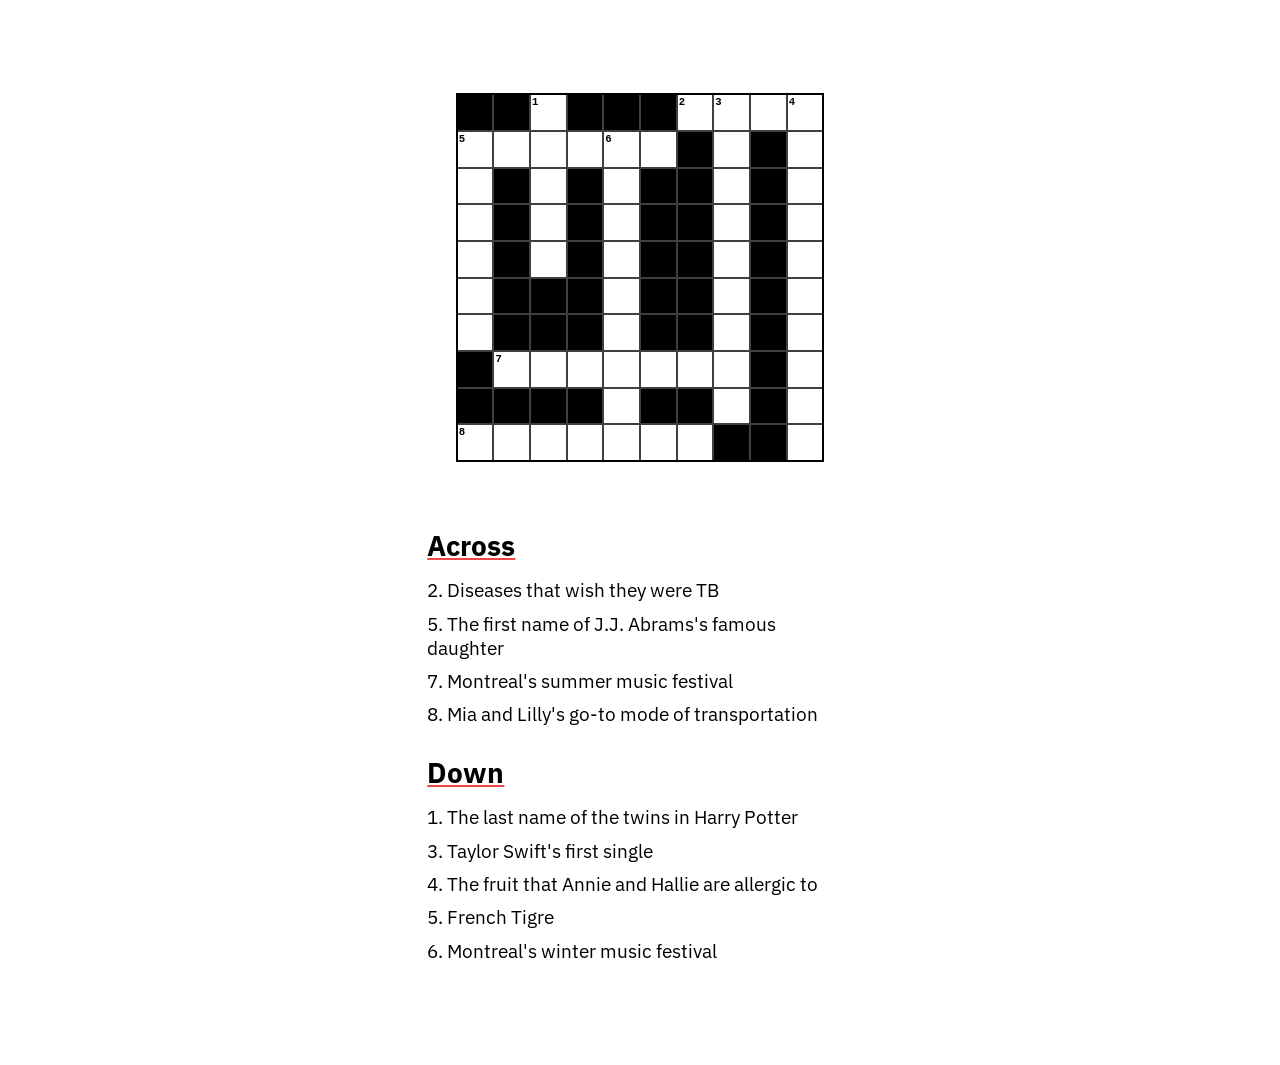
==== index.html @ 5f54a838 "initial commit" ====
<!DOCTYPE html>
<html lang="en">
<head>
    <meta charset="UTF-8">
    <meta name="viewport" content="width=device-width, initial-scale=1.0">
    <title>María's Crossword</title>
    <link rel="stylesheet" href="style.css">
    <script src="crossword.js"></script>
</head>
<body><table id="grid">
<tr>
<td class="black"></td><td class="black"></td><td class="todo"><div class="number">1</div><input type="text" id="2_0" name="p" required minlength="1" maxlength="1" class="letter"></input></td><td class="black"></td><td class="black"></td><td class="black"></td><td class="todo"><div class="number">2</div><input type="text" id="6_0" name="n" required minlength="1" maxlength="1" class="letter"></input></td><td class="todo"><div class="number">3</div><input type="text" id="7_0" name="t" required minlength="1" maxlength="1" class="letter"></input></td><td class="todo"><input type="text" id="8_0" name="d" required minlength="1" maxlength="1" class="letter"></input></td><td class="todo"><div class="number">4</div><input type="text" id="9_0" name="s" required minlength="1" maxlength="1" class="letter"></input></td></tr>
<tr>
<td class="todo"><div class="number">5</div><input type="text" id="0_1" name="g" required minlength="1" maxlength="1" class="letter"></input></td><td class="todo"><input type="text" id="1_1" name="r" required minlength="1" maxlength="1" class="letter"></input></td><td class="todo"><input type="text" id="2_1" name="a" required minlength="1" maxlength="1" class="letter"></input></td><td class="todo"><input type="text" id="3_1" name="c" required minlength="1" maxlength="1" class="letter"></input></td><td class="todo"><div class="number">6</div><input type="text" id="4_1" name="i" required minlength="1" maxlength="1" class="letter"></input></td><td class="todo"><input type="text" id="5_1" name="e" required minlength="1" maxlength="1" class="letter"></input></td><td class="black"></td><td class="todo"><input type="text" id="7_1" name="i" required minlength="1" maxlength="1" class="letter"></input></td><td class="black"></td><td class="todo"><input type="text" id="9_1" name="t" required minlength="1" maxlength="1" class="letter"></input></td></tr>
<tr>
<td class="todo"><input type="text" id="0_2" name="i" required minlength="1" maxlength="1" class="letter"></input></td><td class="black"></td><td class="todo"><input type="text" id="2_2" name="t" required minlength="1" maxlength="1" class="letter"></input></td><td class="black"></td><td class="todo"><input type="text" id="4_2" name="g" required minlength="1" maxlength="1" class="letter"></input></td><td class="black"></td><td class="black"></td><td class="todo"><input type="text" id="7_2" name="m" required minlength="1" maxlength="1" class="letter"></input></td><td class="black"></td><td class="todo"><input type="text" id="9_2" name="r" required minlength="1" maxlength="1" class="letter"></input></td></tr>
<tr>
<td class="todo"><input type="text" id="0_3" name="g" required minlength="1" maxlength="1" class="letter"></input></td><td class="black"></td><td class="todo"><input type="text" id="2_3" name="i" required minlength="1" maxlength="1" class="letter"></input></td><td class="black"></td><td class="todo"><input type="text" id="4_3" name="l" required minlength="1" maxlength="1" class="letter"></input></td><td class="black"></td><td class="black"></td><td class="todo"><input type="text" id="7_3" name="m" required minlength="1" maxlength="1" class="letter"></input></td><td class="black"></td><td class="todo"><input type="text" id="9_3" name="a" required minlength="1" maxlength="1" class="letter"></input></td></tr>
<tr>
<td class="todo"><input type="text" id="0_4" name="n" required minlength="1" maxlength="1" class="letter"></input></td><td class="black"></td><td class="todo"><input type="text" id="2_4" name="l" required minlength="1" maxlength="1" class="letter"></input></td><td class="black"></td><td class="todo"><input type="text" id="4_4" name="o" required minlength="1" maxlength="1" class="letter"></input></td><td class="black"></td><td class="black"></td><td class="todo"><input type="text" id="7_4" name="c" required minlength="1" maxlength="1" class="letter"></input></td><td class="black"></td><td class="todo"><input type="text" id="9_4" name="w" required minlength="1" maxlength="1" class="letter"></input></td></tr>
<tr>
<td class="todo"><input type="text" id="0_5" name="a" required minlength="1" maxlength="1" class="letter"></input></td><td class="black"></td><td class="black"></td><td class="black"></td><td class="todo"><input type="text" id="4_5" name="o" required minlength="1" maxlength="1" class="letter"></input></td><td class="black"></td><td class="black"></td><td class="todo"><input type="text" id="7_5" name="g" required minlength="1" maxlength="1" class="letter"></input></td><td class="black"></td><td class="todo"><input type="text" id="9_5" name="b" required minlength="1" maxlength="1" class="letter"></input></td></tr>
<tr>
<td class="todo"><input type="text" id="0_6" name="c" required minlength="1" maxlength="1" class="letter"></input></td><td class="black"></td><td class="black"></td><td class="black"></td><td class="todo"><input type="text" id="4_6" name="f" required minlength="1" maxlength="1" class="letter"></input></td><td class="black"></td><td class="black"></td><td class="todo"><input type="text" id="7_6" name="r" required minlength="1" maxlength="1" class="letter"></input></td><td class="black"></td><td class="todo"><input type="text" id="9_6" name="e" required minlength="1" maxlength="1" class="letter"></input></td></tr>
<tr>
<td class="black"></td><td class="todo"><div class="number">7</div><input type="text" id="1_7" name="o" required minlength="1" maxlength="1" class="letter"></input></td><td class="todo"><input type="text" id="2_7" name="s" required minlength="1" maxlength="1" class="letter"></input></td><td class="todo"><input type="text" id="3_7" name="h" required minlength="1" maxlength="1" class="letter"></input></td><td class="todo"><input type="text" id="4_7" name="e" required minlength="1" maxlength="1" class="letter"></input></td><td class="todo"><input type="text" id="5_7" name="a" required minlength="1" maxlength="1" class="letter"></input></td><td class="todo"><input type="text" id="6_7" name="g" required minlength="1" maxlength="1" class="letter"></input></td><td class="todo"><input type="text" id="7_7" name="a" required minlength="1" maxlength="1" class="letter"></input></td><td class="black"></td><td class="todo"><input type="text" id="9_7" name="r" required minlength="1" maxlength="1" class="letter"></input></td></tr>
<tr>
<td class="black"></td><td class="black"></td><td class="black"></td><td class="black"></td><td class="todo"><input type="text" id="4_8" name="s" required minlength="1" maxlength="1" class="letter"></input></td><td class="black"></td><td class="black"></td><td class="todo"><input type="text" id="7_8" name="w" required minlength="1" maxlength="1" class="letter"></input></td><td class="black"></td><td class="todo"><input type="text" id="9_8" name="r" required minlength="1" maxlength="1" class="letter"></input></td></tr>
<tr>
<td class="todo"><div class="number">8</div><input type="text" id="0_9" name="s" required minlength="1" maxlength="1" class="letter"></input></td><td class="todo"><input type="text" id="1_9" name="c" required minlength="1" maxlength="1" class="letter"></input></td><td class="todo"><input type="text" id="2_9" name="o" required minlength="1" maxlength="1" class="letter"></input></td><td class="todo"><input type="text" id="3_9" name="o" required minlength="1" maxlength="1" class="letter"></input></td><td class="todo"><input type="text" id="4_9" name="t" required minlength="1" maxlength="1" class="letter"></input></td><td class="todo"><input type="text" id="5_9" name="e" required minlength="1" maxlength="1" class="letter"></input></td><td class="todo"><input type="text" id="6_9" name="r" required minlength="1" maxlength="1" class="letter"></input></td><td class="black"></td><td class="black"></td><td class="todo"><input type="text" id="9_9" name="y" required minlength="1" maxlength="1" class="letter"></input></td></tr>
</table>
<div id="clues">
<h2>Across</h2>
<ul>
<li>2. Diseases that wish they were TB</li>
<li>5. The first name of J.J. Abrams's famous daughter</li>
<li>7. Montreal's summer music festival</li>
<li>8. Mia and Lilly's go-to mode of transportation</li>
</ul>
<h2>Down</h2>
<ul>
<li>1. The last name of the twins in Harry Potter</li>
<li>3. Taylor Swift's first single</li>
<li>4. The fruit that Annie and Hallie are allergic to</li>
<li>5. French Tigre</li>
<li>6. Montreal's winter music festival</li>
</ul>
</div>
</body>
</html>
---- style.css ----
@import url('https://fonts.googleapis.com/css2?family=IBM+Plex+Sans:wght@400;700&family=IBM+Plex+Sans+Mono:wght@400;700&display=swap');

:root {
    --outline: #404040;
    --empty: #ffffff;
    --blocked: #000000;
    --selected: #F04646;

}

body {
    font-family: 'IBM Plex Sans', sans-serif;
    max-width: 500px;
    margin: 0 auto;
    padding-bottom: 5em;
    padding-top: 5em;
    font-size: 14pt;
}

#grid {
    border-collapse: collapse;
    margin: auto;
    table-layout: fixed;
    outline: 2px solid var(--blocked);
    outline-offset: -2px;
}

#grid td {
    width: 1.75em;
    height: 1.75em;
    border: 2px solid var(--outline);
    text-align: center;
    vertical-align: middle;
    font-weight: bold;
    font-family: 'IBM Plex Sans Mono', monospace;
}

#grid td input {
    width: 1.75em;
    height: 1.75em;
    border: none;
    text-align: center;
    vertical-align: middle;
    font-weight: bold;
    font-family: 'IBM Plex Sans Mono', monospace;
    font-size: 14pt;
    background-color: transparent;
    outline: none;
    padding: 0;
    margin: 0;
    box-sizing: border-box;
}

#grid td input:focus {
    background-color: var(--selected); 
}

#grid td.black {
    background-color: var(--blocked);
}

#grid td.todo {
    background-color: var(--empty);
}

#grid .number {
    position: absolute;
    margin-left: 0pt;
    margin-top: 0pt;
    font-size: 8pt;
}

#clues {
    margin: auto;
    padding-left: 2em;
    padding-right: 2em;
    padding-top: 2em;
}

#clues ul {
    list-style-type: none;
    padding: 0;
    margin: 0;
}

#clues ul li {
    margin-bottom: 0.5em;
}

h2 {
    text-align: left;
    margin: 0;
    margin-bottom: 0.5em;
    margin-top: 1em;
    text-decoration: underline;
    text-decoration-color: var(--selected);
}

h1 {
    text-align: center;
    outline: 2px solid var(--selected);
    font-size: 24pt;
}
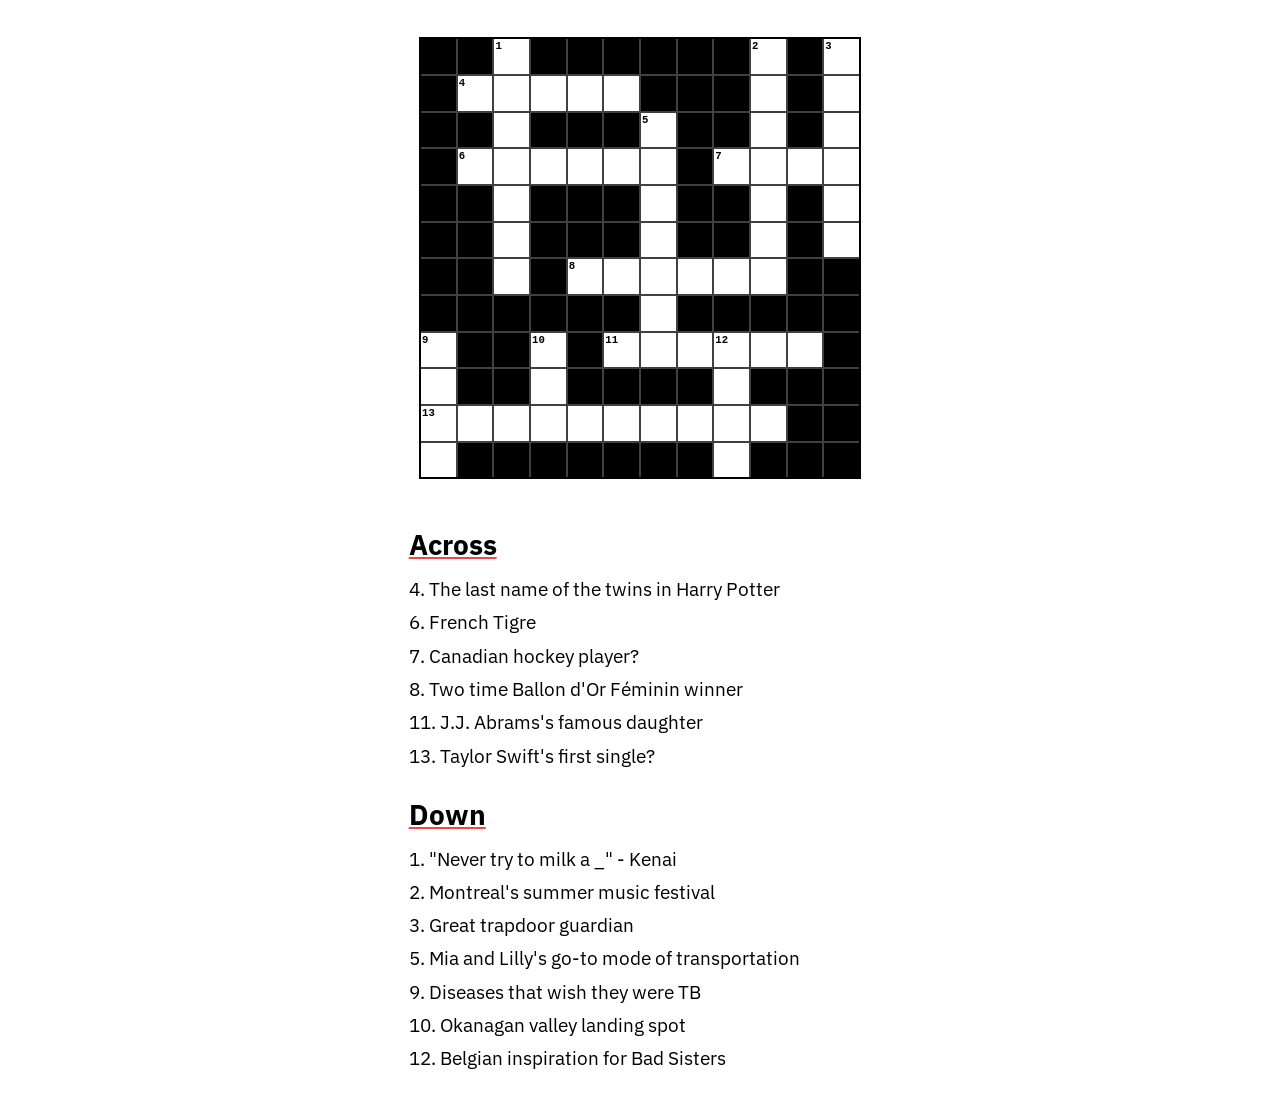
==== commit d7e8c6ce: "first attempt" ====
--- a/index.html
+++ b/index.html
@@ -9,41 +9,49 @@
 </head>
 <body><table id="grid">
 <tr>
-<td class="black"></td><td class="black"></td><td class="todo"><div class="number">1</div><input type="text" id="2_0" name="p" required minlength="1" maxlength="1" class="letter"></input></td><td class="black"></td><td class="black"></td><td class="black"></td><td class="todo"><div class="number">2</div><input type="text" id="6_0" name="n" required minlength="1" maxlength="1" class="letter"></input></td><td class="todo"><div class="number">3</div><input type="text" id="7_0" name="t" required minlength="1" maxlength="1" class="letter"></input></td><td class="todo"><input type="text" id="8_0" name="d" required minlength="1" maxlength="1" class="letter"></input></td><td class="todo"><div class="number">4</div><input type="text" id="9_0" name="s" required minlength="1" maxlength="1" class="letter"></input></td></tr>
+<td class="black"></td><td class="black"></td><td class="todo"><div class="number">1</div><input type="text" id="2_0" name="c" required minlength="1" maxlength="1" class="letter"></input></td><td class="black"></td><td class="black"></td><td class="black"></td><td class="black"></td><td class="black"></td><td class="black"></td><td class="todo"><div class="number">2</div><input type="text" id="9_0" name="o" required minlength="1" maxlength="1" class="letter"></input></td><td class="black"></td><td class="todo"><div class="number">3</div><input type="text" id="11_0" name="f" required minlength="1" maxlength="1" class="letter"></input></td></tr>
 <tr>
-<td class="todo"><div class="number">5</div><input type="text" id="0_1" name="g" required minlength="1" maxlength="1" class="letter"></input></td><td class="todo"><input type="text" id="1_1" name="r" required minlength="1" maxlength="1" class="letter"></input></td><td class="todo"><input type="text" id="2_1" name="a" required minlength="1" maxlength="1" class="letter"></input></td><td class="todo"><input type="text" id="3_1" name="c" required minlength="1" maxlength="1" class="letter"></input></td><td class="todo"><div class="number">6</div><input type="text" id="4_1" name="i" required minlength="1" maxlength="1" class="letter"></input></td><td class="todo"><input type="text" id="5_1" name="e" required minlength="1" maxlength="1" class="letter"></input></td><td class="black"></td><td class="todo"><input type="text" id="7_1" name="i" required minlength="1" maxlength="1" class="letter"></input></td><td class="black"></td><td class="todo"><input type="text" id="9_1" name="t" required minlength="1" maxlength="1" class="letter"></input></td></tr>
+<td class="black"></td><td class="todo"><div class="number">4</div><input type="text" id="1_1" name="p" required minlength="1" maxlength="1" class="letter"></input></td><td class="todo"><input type="text" id="2_1" name="a" required minlength="1" maxlength="1" class="letter"></input></td><td class="todo"><input type="text" id="3_1" name="t" required minlength="1" maxlength="1" class="letter"></input></td><td class="todo"><input type="text" id="4_1" name="i" required minlength="1" maxlength="1" class="letter"></input></td><td class="todo"><input type="text" id="5_1" name="l" required minlength="1" maxlength="1" class="letter"></input></td><td class="black"></td><td class="black"></td><td class="black"></td><td class="todo"><input type="text" id="9_1" name="s" required minlength="1" maxlength="1" class="letter"></input></td><td class="black"></td><td class="todo"><input type="text" id="11_1" name="l" required minlength="1" maxlength="1" class="letter"></input></td></tr>
 <tr>
-<td class="todo"><input type="text" id="0_2" name="i" required minlength="1" maxlength="1" class="letter"></input></td><td class="black"></td><td class="todo"><input type="text" id="2_2" name="t" required minlength="1" maxlength="1" class="letter"></input></td><td class="black"></td><td class="todo"><input type="text" id="4_2" name="g" required minlength="1" maxlength="1" class="letter"></input></td><td class="black"></td><td class="black"></td><td class="todo"><input type="text" id="7_2" name="m" required minlength="1" maxlength="1" class="letter"></input></td><td class="black"></td><td class="todo"><input type="text" id="9_2" name="r" required minlength="1" maxlength="1" class="letter"></input></td></tr>
+<td class="black"></td><td class="black"></td><td class="todo"><input type="text" id="2_2" name="r" required minlength="1" maxlength="1" class="letter"></input></td><td class="black"></td><td class="black"></td><td class="black"></td><td class="todo"><div class="number">5</div><input type="text" id="6_2" name="s" required minlength="1" maxlength="1" class="letter"></input></td><td class="black"></td><td class="black"></td><td class="todo"><input type="text" id="9_2" name="h" required minlength="1" maxlength="1" class="letter"></input></td><td class="black"></td><td class="todo"><input type="text" id="11_2" name="u" required minlength="1" maxlength="1" class="letter"></input></td></tr>
 <tr>
-<td class="todo"><input type="text" id="0_3" name="g" required minlength="1" maxlength="1" class="letter"></input></td><td class="black"></td><td class="todo"><input type="text" id="2_3" name="i" required minlength="1" maxlength="1" class="letter"></input></td><td class="black"></td><td class="todo"><input type="text" id="4_3" name="l" required minlength="1" maxlength="1" class="letter"></input></td><td class="black"></td><td class="black"></td><td class="todo"><input type="text" id="7_3" name="m" required minlength="1" maxlength="1" class="letter"></input></td><td class="black"></td><td class="todo"><input type="text" id="9_3" name="a" required minlength="1" maxlength="1" class="letter"></input></td></tr>
+<td class="black"></td><td class="todo"><div class="number">6</div><input type="text" id="1_3" name="g" required minlength="1" maxlength="1" class="letter"></input></td><td class="todo"><input type="text" id="2_3" name="i" required minlength="1" maxlength="1" class="letter"></input></td><td class="todo"><input type="text" id="3_3" name="g" required minlength="1" maxlength="1" class="letter"></input></td><td class="todo"><input type="text" id="4_3" name="n" required minlength="1" maxlength="1" class="letter"></input></td><td class="todo"><input type="text" id="5_3" name="a" required minlength="1" maxlength="1" class="letter"></input></td><td class="todo"><input type="text" id="6_3" name="c" required minlength="1" maxlength="1" class="letter"></input></td><td class="black"></td><td class="todo"><div class="number">7</div><input type="text" id="8_3" name="l" required minlength="1" maxlength="1" class="letter"></input></td><td class="todo"><input type="text" id="9_3" name="e" required minlength="1" maxlength="1" class="letter"></input></td><td class="todo"><input type="text" id="10_3" name="i" required minlength="1" maxlength="1" class="letter"></input></td><td class="todo"><input type="text" id="11_3" name="f" required minlength="1" maxlength="1" class="letter"></input></td></tr>
 <tr>
-<td class="todo"><input type="text" id="0_4" name="n" required minlength="1" maxlength="1" class="letter"></input></td><td class="black"></td><td class="todo"><input type="text" id="2_4" name="l" required minlength="1" maxlength="1" class="letter"></input></td><td class="black"></td><td class="todo"><input type="text" id="4_4" name="o" required minlength="1" maxlength="1" class="letter"></input></td><td class="black"></td><td class="black"></td><td class="todo"><input type="text" id="7_4" name="c" required minlength="1" maxlength="1" class="letter"></input></td><td class="black"></td><td class="todo"><input type="text" id="9_4" name="w" required minlength="1" maxlength="1" class="letter"></input></td></tr>
+<td class="black"></td><td class="black"></td><td class="todo"><input type="text" id="2_4" name="b" required minlength="1" maxlength="1" class="letter"></input></td><td class="black"></td><td class="black"></td><td class="black"></td><td class="todo"><input type="text" id="6_4" name="o" required minlength="1" maxlength="1" class="letter"></input></td><td class="black"></td><td class="black"></td><td class="todo"><input type="text" id="9_4" name="a" required minlength="1" maxlength="1" class="letter"></input></td><td class="black"></td><td class="todo"><input type="text" id="11_4" name="f" required minlength="1" maxlength="1" class="letter"></input></td></tr>
 <tr>
-<td class="todo"><input type="text" id="0_5" name="a" required minlength="1" maxlength="1" class="letter"></input></td><td class="black"></td><td class="black"></td><td class="black"></td><td class="todo"><input type="text" id="4_5" name="o" required minlength="1" maxlength="1" class="letter"></input></td><td class="black"></td><td class="black"></td><td class="todo"><input type="text" id="7_5" name="g" required minlength="1" maxlength="1" class="letter"></input></td><td class="black"></td><td class="todo"><input type="text" id="9_5" name="b" required minlength="1" maxlength="1" class="letter"></input></td></tr>
+<td class="black"></td><td class="black"></td><td class="todo"><input type="text" id="2_5" name="o" required minlength="1" maxlength="1" class="letter"></input></td><td class="black"></td><td class="black"></td><td class="black"></td><td class="todo"><input type="text" id="6_5" name="o" required minlength="1" maxlength="1" class="letter"></input></td><td class="black"></td><td class="black"></td><td class="todo"><input type="text" id="9_5" name="g" required minlength="1" maxlength="1" class="letter"></input></td><td class="black"></td><td class="todo"><input type="text" id="11_5" name="y" required minlength="1" maxlength="1" class="letter"></input></td></tr>
 <tr>
-<td class="todo"><input type="text" id="0_6" name="c" required minlength="1" maxlength="1" class="letter"></input></td><td class="black"></td><td class="black"></td><td class="black"></td><td class="todo"><input type="text" id="4_6" name="f" required minlength="1" maxlength="1" class="letter"></input></td><td class="black"></td><td class="black"></td><td class="todo"><input type="text" id="7_6" name="r" required minlength="1" maxlength="1" class="letter"></input></td><td class="black"></td><td class="todo"><input type="text" id="9_6" name="e" required minlength="1" maxlength="1" class="letter"></input></td></tr>
+<td class="black"></td><td class="black"></td><td class="todo"><input type="text" id="2_6" name="u" required minlength="1" maxlength="1" class="letter"></input></td><td class="black"></td><td class="todo"><div class="number">8</div><input type="text" id="4_6" name="a" required minlength="1" maxlength="1" class="letter"></input></td><td class="todo"><input type="text" id="5_6" name="i" required minlength="1" maxlength="1" class="letter"></input></td><td class="todo"><input type="text" id="6_6" name="t" required minlength="1" maxlength="1" class="letter"></input></td><td class="todo"><input type="text" id="7_6" name="a" required minlength="1" maxlength="1" class="letter"></input></td><td class="todo"><input type="text" id="8_6" name="n" required minlength="1" maxlength="1" class="letter"></input></td><td class="todo"><input type="text" id="9_6" name="a" required minlength="1" maxlength="1" class="letter"></input></td><td class="black"></td><td class="black"></td></tr>
 <tr>
-<td class="black"></td><td class="todo"><div class="number">7</div><input type="text" id="1_7" name="o" required minlength="1" maxlength="1" class="letter"></input></td><td class="todo"><input type="text" id="2_7" name="s" required minlength="1" maxlength="1" class="letter"></input></td><td class="todo"><input type="text" id="3_7" name="h" required minlength="1" maxlength="1" class="letter"></input></td><td class="todo"><input type="text" id="4_7" name="e" required minlength="1" maxlength="1" class="letter"></input></td><td class="todo"><input type="text" id="5_7" name="a" required minlength="1" maxlength="1" class="letter"></input></td><td class="todo"><input type="text" id="6_7" name="g" required minlength="1" maxlength="1" class="letter"></input></td><td class="todo"><input type="text" id="7_7" name="a" required minlength="1" maxlength="1" class="letter"></input></td><td class="black"></td><td class="todo"><input type="text" id="9_7" name="r" required minlength="1" maxlength="1" class="letter"></input></td></tr>
+<td class="black"></td><td class="black"></td><td class="black"></td><td class="black"></td><td class="black"></td><td class="black"></td><td class="todo"><input type="text" id="6_7" name="e" required minlength="1" maxlength="1" class="letter"></input></td><td class="black"></td><td class="black"></td><td class="black"></td><td class="black"></td><td class="black"></td></tr>
 <tr>
-<td class="black"></td><td class="black"></td><td class="black"></td><td class="black"></td><td class="todo"><input type="text" id="4_8" name="s" required minlength="1" maxlength="1" class="letter"></input></td><td class="black"></td><td class="black"></td><td class="todo"><input type="text" id="7_8" name="w" required minlength="1" maxlength="1" class="letter"></input></td><td class="black"></td><td class="todo"><input type="text" id="9_8" name="r" required minlength="1" maxlength="1" class="letter"></input></td></tr>
+<td class="todo"><div class="number">9</div><input type="text" id="0_8" name="n" required minlength="1" maxlength="1" class="letter"></input></td><td class="black"></td><td class="black"></td><td class="todo"><div class="number">10</div><input type="text" id="3_8" name="y" required minlength="1" maxlength="1" class="letter"></input></td><td class="black"></td><td class="todo"><div class="number">11</div><input type="text" id="5_8" name="g" required minlength="1" maxlength="1" class="letter"></input></td><td class="todo"><input type="text" id="6_8" name="r" required minlength="1" maxlength="1" class="letter"></input></td><td class="todo"><input type="text" id="7_8" name="a" required minlength="1" maxlength="1" class="letter"></input></td><td class="todo"><div class="number">12</div><input type="text" id="8_8" name="c" required minlength="1" maxlength="1" class="letter"></input></td><td class="todo"><input type="text" id="9_8" name="i" required minlength="1" maxlength="1" class="letter"></input></td><td class="todo"><input type="text" id="10_8" name="e" required minlength="1" maxlength="1" class="letter"></input></td><td class="black"></td></tr>
 <tr>
-<td class="todo"><div class="number">8</div><input type="text" id="0_9" name="s" required minlength="1" maxlength="1" class="letter"></input></td><td class="todo"><input type="text" id="1_9" name="c" required minlength="1" maxlength="1" class="letter"></input></td><td class="todo"><input type="text" id="2_9" name="o" required minlength="1" maxlength="1" class="letter"></input></td><td class="todo"><input type="text" id="3_9" name="o" required minlength="1" maxlength="1" class="letter"></input></td><td class="todo"><input type="text" id="4_9" name="t" required minlength="1" maxlength="1" class="letter"></input></td><td class="todo"><input type="text" id="5_9" name="e" required minlength="1" maxlength="1" class="letter"></input></td><td class="todo"><input type="text" id="6_9" name="r" required minlength="1" maxlength="1" class="letter"></input></td><td class="black"></td><td class="black"></td><td class="todo"><input type="text" id="9_9" name="y" required minlength="1" maxlength="1" class="letter"></input></td></tr>
+<td class="todo"><input type="text" id="0_9" name="t" required minlength="1" maxlength="1" class="letter"></input></td><td class="black"></td><td class="black"></td><td class="todo"><input type="text" id="3_9" name="l" required minlength="1" maxlength="1" class="letter"></input></td><td class="black"></td><td class="black"></td><td class="black"></td><td class="black"></td><td class="todo"><input type="text" id="8_9" name="l" required minlength="1" maxlength="1" class="letter"></input></td><td class="black"></td><td class="black"></td><td class="black"></td></tr>
+<tr>
+<td class="todo"><div class="number">13</div><input type="text" id="0_10" name="d" required minlength="1" maxlength="1" class="letter"></input></td><td class="todo"><input type="text" id="1_10" name="r" required minlength="1" maxlength="1" class="letter"></input></td><td class="todo"><input type="text" id="2_10" name="e" required minlength="1" maxlength="1" class="letter"></input></td><td class="todo"><input type="text" id="3_10" name="w" required minlength="1" maxlength="1" class="letter"></input></td><td class="todo"><input type="text" id="4_10" name="d" required minlength="1" maxlength="1" class="letter"></input></td><td class="todo"><input type="text" id="5_10" name="u" required minlength="1" maxlength="1" class="letter"></input></td><td class="todo"><input type="text" id="6_10" name="n" required minlength="1" maxlength="1" class="letter"></input></td><td class="todo"><input type="text" id="7_10" name="l" required minlength="1" maxlength="1" class="letter"></input></td><td class="todo"><input type="text" id="8_10" name="a" required minlength="1" maxlength="1" class="letter"></input></td><td class="todo"><input type="text" id="9_10" name="p" required minlength="1" maxlength="1" class="letter"></input></td><td class="black"></td><td class="black"></td></tr>
+<tr>
+<td class="todo"><input type="text" id="0_11" name="s" required minlength="1" maxlength="1" class="letter"></input></td><td class="black"></td><td class="black"></td><td class="black"></td><td class="black"></td><td class="black"></td><td class="black"></td><td class="black"></td><td class="todo"><input type="text" id="8_11" name="n" required minlength="1" maxlength="1" class="letter"></input></td><td class="black"></td><td class="black"></td><td class="black"></td></tr>
 </table>
 <div id="clues">
 <h2>Across</h2>
 <ul>
-<li>2. Diseases that wish they were TB</li>
-<li>5. The first name of J.J. Abrams's famous daughter</li>
-<li>7. Montreal's summer music festival</li>
-<li>8. Mia and Lilly's go-to mode of transportation</li>
+<li>4. The last name of the twins in Harry Potter</li>
+<li>6. French Tigre</li>
+<li>7. Canadian hockey player?</li>
+<li>8. Two time Ballon d'Or Féminin winner</li>
+<li>11. J.J. Abrams's famous daughter</li>
+<li>13. Taylor Swift's first single?</li>
 </ul>
 <h2>Down</h2>
 <ul>
-<li>1. The last name of the twins in Harry Potter</li>
-<li>3. Taylor Swift's first single</li>
-<li>4. The fruit that Annie and Hallie are allergic to</li>
-<li>5. French Tigre</li>
-<li>6. Montreal's winter music festival</li>
+<li>1. "Never try to milk a _" - Kenai</li>
+<li>2. Montreal's summer music festival</li>
+<li>3. Great trapdoor guardian</li>
+<li>5. Mia and Lilly's go-to mode of transportation</li>
+<li>9. Diseases that wish they were TB</li>
+<li>10. Okanagan valley landing spot</li>
+<li>12. Belgian inspiration for Bad Sisters</li>
 </ul>
 </div>
 </body>
--- a/style.css
+++ b/style.css
@@ -12,8 +12,8 @@
     font-family: 'IBM Plex Sans', sans-serif;
     max-width: 500px;
     margin: 0 auto;
-    padding-bottom: 5em;
-    padding-top: 5em;
+    padding-bottom: 1em;
+    padding-top: 2em;
     font-size: 14pt;
 }
 
@@ -72,9 +72,7 @@
 
 #clues {
     margin: auto;
-    padding-left: 2em;
-    padding-right: 2em;
-    padding-top: 2em;
+    padding: 1em;
 }
 
 #clues ul {
@@ -98,6 +96,7 @@
 
 h1 {
     text-align: center;
-    outline: 2px solid var(--selected);
+    text-decoration: underline;
+    text-decoration-color: var(--selected);
     font-size: 24pt;
 }
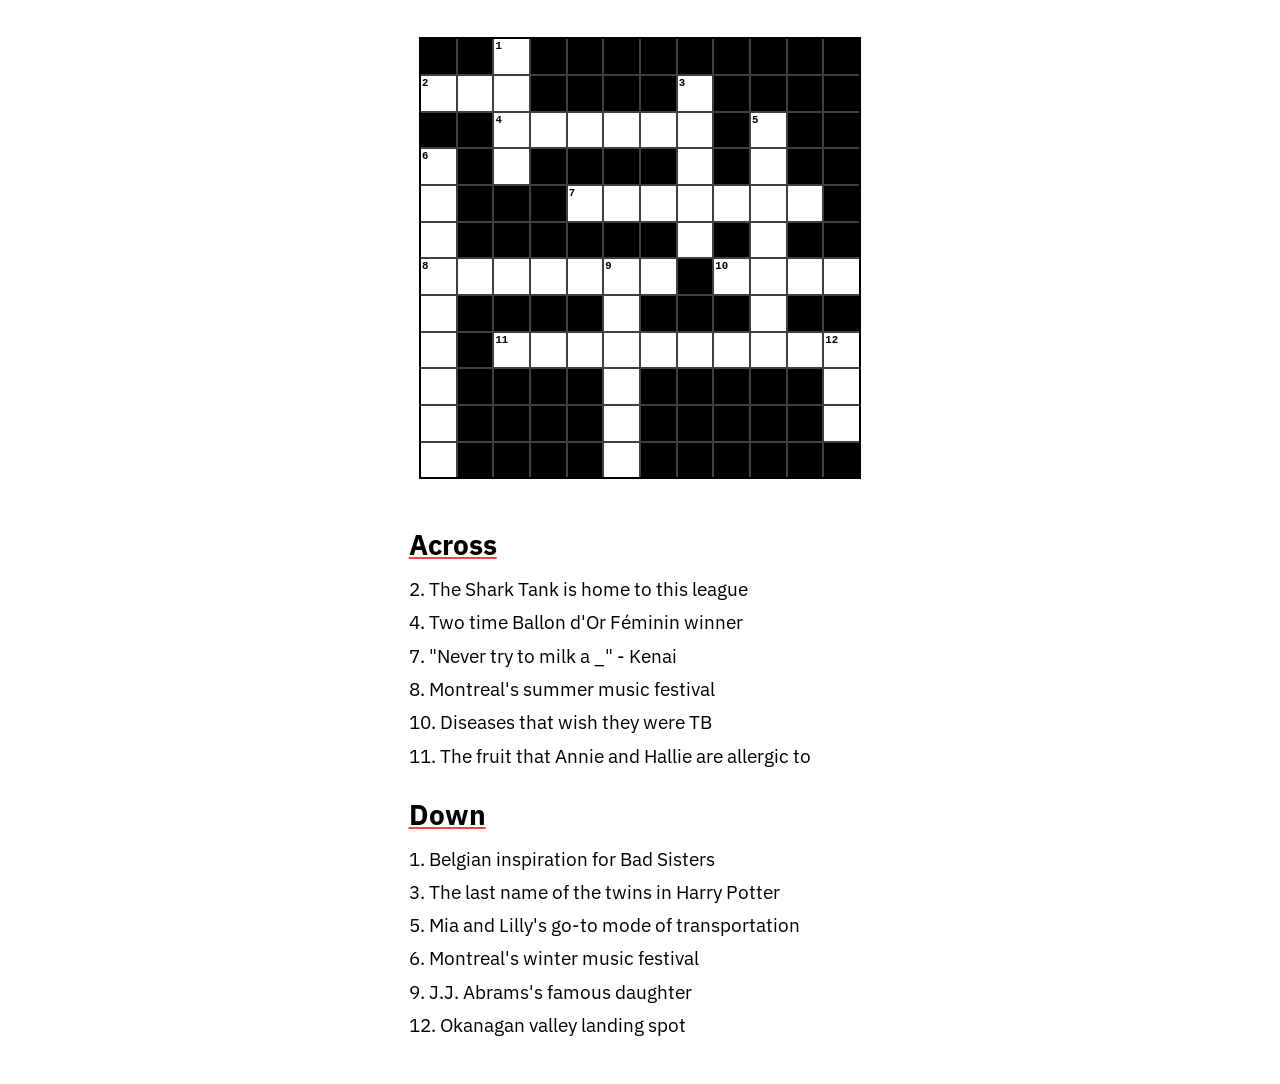
==== commit 891fdbdc: "update" ====
--- a/index.html
+++ b/index.html
@@ -9,49 +9,48 @@
 </head>
 <body><table id="grid">
 <tr>
-<td class="black"></td><td class="black"></td><td class="todo"><div class="number">1</div><input type="text" id="2_0" name="c" required minlength="1" maxlength="1" class="letter"></input></td><td class="black"></td><td class="black"></td><td class="black"></td><td class="black"></td><td class="black"></td><td class="black"></td><td class="todo"><div class="number">2</div><input type="text" id="9_0" name="o" required minlength="1" maxlength="1" class="letter"></input></td><td class="black"></td><td class="todo"><div class="number">3</div><input type="text" id="11_0" name="f" required minlength="1" maxlength="1" class="letter"></input></td></tr>
+<td class="black"></td><td class="black"></td><td class="todo"><div class="number">1</div><input type="text" id="2_0" name="c" required minlength="1" maxlength="1" class="letter"></input></td><td class="black"></td><td class="black"></td><td class="black"></td><td class="black"></td><td class="black"></td><td class="black"></td><td class="black"></td><td class="black"></td><td class="black"></td></tr>
 <tr>
-<td class="black"></td><td class="todo"><div class="number">4</div><input type="text" id="1_1" name="p" required minlength="1" maxlength="1" class="letter"></input></td><td class="todo"><input type="text" id="2_1" name="a" required minlength="1" maxlength="1" class="letter"></input></td><td class="todo"><input type="text" id="3_1" name="t" required minlength="1" maxlength="1" class="letter"></input></td><td class="todo"><input type="text" id="4_1" name="i" required minlength="1" maxlength="1" class="letter"></input></td><td class="todo"><input type="text" id="5_1" name="l" required minlength="1" maxlength="1" class="letter"></input></td><td class="black"></td><td class="black"></td><td class="black"></td><td class="todo"><input type="text" id="9_1" name="s" required minlength="1" maxlength="1" class="letter"></input></td><td class="black"></td><td class="todo"><input type="text" id="11_1" name="l" required minlength="1" maxlength="1" class="letter"></input></td></tr>
+<td class="todo"><div class="number">2</div><input type="text" id="0_1" name="n" required minlength="1" maxlength="1" class="letter"></input></td><td class="todo"><input type="text" id="1_1" name="h" required minlength="1" maxlength="1" class="letter"></input></td><td class="todo"><input type="text" id="2_1" name="l" required minlength="1" maxlength="1" class="letter"></input></td><td class="black"></td><td class="black"></td><td class="black"></td><td class="black"></td><td class="todo"><div class="number">3</div><input type="text" id="7_1" name="p" required minlength="1" maxlength="1" class="letter"></input></td><td class="black"></td><td class="black"></td><td class="black"></td><td class="black"></td></tr>
 <tr>
-<td class="black"></td><td class="black"></td><td class="todo"><input type="text" id="2_2" name="r" required minlength="1" maxlength="1" class="letter"></input></td><td class="black"></td><td class="black"></td><td class="black"></td><td class="todo"><div class="number">5</div><input type="text" id="6_2" name="s" required minlength="1" maxlength="1" class="letter"></input></td><td class="black"></td><td class="black"></td><td class="todo"><input type="text" id="9_2" name="h" required minlength="1" maxlength="1" class="letter"></input></td><td class="black"></td><td class="todo"><input type="text" id="11_2" name="u" required minlength="1" maxlength="1" class="letter"></input></td></tr>
+<td class="black"></td><td class="black"></td><td class="todo"><div class="number">4</div><input type="text" id="2_2" name="a" required minlength="1" maxlength="1" class="letter"></input></td><td class="todo"><input type="text" id="3_2" name="i" required minlength="1" maxlength="1" class="letter"></input></td><td class="todo"><input type="text" id="4_2" name="t" required minlength="1" maxlength="1" class="letter"></input></td><td class="todo"><input type="text" id="5_2" name="a" required minlength="1" maxlength="1" class="letter"></input></td><td class="todo"><input type="text" id="6_2" name="n" required minlength="1" maxlength="1" class="letter"></input></td><td class="todo"><input type="text" id="7_2" name="a" required minlength="1" maxlength="1" class="letter"></input></td><td class="black"></td><td class="todo"><div class="number">5</div><input type="text" id="9_2" name="s" required minlength="1" maxlength="1" class="letter"></input></td><td class="black"></td><td class="black"></td></tr>
 <tr>
-<td class="black"></td><td class="todo"><div class="number">6</div><input type="text" id="1_3" name="g" required minlength="1" maxlength="1" class="letter"></input></td><td class="todo"><input type="text" id="2_3" name="i" required minlength="1" maxlength="1" class="letter"></input></td><td class="todo"><input type="text" id="3_3" name="g" required minlength="1" maxlength="1" class="letter"></input></td><td class="todo"><input type="text" id="4_3" name="n" required minlength="1" maxlength="1" class="letter"></input></td><td class="todo"><input type="text" id="5_3" name="a" required minlength="1" maxlength="1" class="letter"></input></td><td class="todo"><input type="text" id="6_3" name="c" required minlength="1" maxlength="1" class="letter"></input></td><td class="black"></td><td class="todo"><div class="number">7</div><input type="text" id="8_3" name="l" required minlength="1" maxlength="1" class="letter"></input></td><td class="todo"><input type="text" id="9_3" name="e" required minlength="1" maxlength="1" class="letter"></input></td><td class="todo"><input type="text" id="10_3" name="i" required minlength="1" maxlength="1" class="letter"></input></td><td class="todo"><input type="text" id="11_3" name="f" required minlength="1" maxlength="1" class="letter"></input></td></tr>
+<td class="todo"><div class="number">6</div><input type="text" id="0_3" name="i" required minlength="1" maxlength="1" class="letter"></input></td><td class="black"></td><td class="todo"><input type="text" id="2_3" name="n" required minlength="1" maxlength="1" class="letter"></input></td><td class="black"></td><td class="black"></td><td class="black"></td><td class="black"></td><td class="todo"><input type="text" id="7_3" name="t" required minlength="1" maxlength="1" class="letter"></input></td><td class="black"></td><td class="todo"><input type="text" id="9_3" name="c" required minlength="1" maxlength="1" class="letter"></input></td><td class="black"></td><td class="black"></td></tr>
 <tr>
-<td class="black"></td><td class="black"></td><td class="todo"><input type="text" id="2_4" name="b" required minlength="1" maxlength="1" class="letter"></input></td><td class="black"></td><td class="black"></td><td class="black"></td><td class="todo"><input type="text" id="6_4" name="o" required minlength="1" maxlength="1" class="letter"></input></td><td class="black"></td><td class="black"></td><td class="todo"><input type="text" id="9_4" name="a" required minlength="1" maxlength="1" class="letter"></input></td><td class="black"></td><td class="todo"><input type="text" id="11_4" name="f" required minlength="1" maxlength="1" class="letter"></input></td></tr>
+<td class="todo"><input type="text" id="0_4" name="g" required minlength="1" maxlength="1" class="letter"></input></td><td class="black"></td><td class="black"></td><td class="black"></td><td class="todo"><div class="number">7</div><input type="text" id="4_4" name="c" required minlength="1" maxlength="1" class="letter"></input></td><td class="todo"><input type="text" id="5_4" name="a" required minlength="1" maxlength="1" class="letter"></input></td><td class="todo"><input type="text" id="6_4" name="r" required minlength="1" maxlength="1" class="letter"></input></td><td class="todo"><input type="text" id="7_4" name="i" required minlength="1" maxlength="1" class="letter"></input></td><td class="todo"><input type="text" id="8_4" name="b" required minlength="1" maxlength="1" class="letter"></input></td><td class="todo"><input type="text" id="9_4" name="o" required minlength="1" maxlength="1" class="letter"></input></td><td class="todo"><input type="text" id="10_4" name="u" required minlength="1" maxlength="1" class="letter"></input></td><td class="black"></td></tr>
 <tr>
-<td class="black"></td><td class="black"></td><td class="todo"><input type="text" id="2_5" name="o" required minlength="1" maxlength="1" class="letter"></input></td><td class="black"></td><td class="black"></td><td class="black"></td><td class="todo"><input type="text" id="6_5" name="o" required minlength="1" maxlength="1" class="letter"></input></td><td class="black"></td><td class="black"></td><td class="todo"><input type="text" id="9_5" name="g" required minlength="1" maxlength="1" class="letter"></input></td><td class="black"></td><td class="todo"><input type="text" id="11_5" name="y" required minlength="1" maxlength="1" class="letter"></input></td></tr>
+<td class="todo"><input type="text" id="0_5" name="l" required minlength="1" maxlength="1" class="letter"></input></td><td class="black"></td><td class="black"></td><td class="black"></td><td class="black"></td><td class="black"></td><td class="black"></td><td class="todo"><input type="text" id="7_5" name="l" required minlength="1" maxlength="1" class="letter"></input></td><td class="black"></td><td class="todo"><input type="text" id="9_5" name="o" required minlength="1" maxlength="1" class="letter"></input></td><td class="black"></td><td class="black"></td></tr>
 <tr>
-<td class="black"></td><td class="black"></td><td class="todo"><input type="text" id="2_6" name="u" required minlength="1" maxlength="1" class="letter"></input></td><td class="black"></td><td class="todo"><div class="number">8</div><input type="text" id="4_6" name="a" required minlength="1" maxlength="1" class="letter"></input></td><td class="todo"><input type="text" id="5_6" name="i" required minlength="1" maxlength="1" class="letter"></input></td><td class="todo"><input type="text" id="6_6" name="t" required minlength="1" maxlength="1" class="letter"></input></td><td class="todo"><input type="text" id="7_6" name="a" required minlength="1" maxlength="1" class="letter"></input></td><td class="todo"><input type="text" id="8_6" name="n" required minlength="1" maxlength="1" class="letter"></input></td><td class="todo"><input type="text" id="9_6" name="a" required minlength="1" maxlength="1" class="letter"></input></td><td class="black"></td><td class="black"></td></tr>
+<td class="todo"><div class="number">8</div><input type="text" id="0_6" name="o" required minlength="1" maxlength="1" class="letter"></input></td><td class="todo"><input type="text" id="1_6" name="s" required minlength="1" maxlength="1" class="letter"></input></td><td class="todo"><input type="text" id="2_6" name="h" required minlength="1" maxlength="1" class="letter"></input></td><td class="todo"><input type="text" id="3_6" name="e" required minlength="1" maxlength="1" class="letter"></input></td><td class="todo"><input type="text" id="4_6" name="a" required minlength="1" maxlength="1" class="letter"></input></td><td class="todo"><div class="number">9</div><input type="text" id="5_6" name="g" required minlength="1" maxlength="1" class="letter"></input></td><td class="todo"><input type="text" id="6_6" name="a" required minlength="1" maxlength="1" class="letter"></input></td><td class="black"></td><td class="todo"><div class="number">10</div><input type="text" id="8_6" name="n" required minlength="1" maxlength="1" class="letter"></input></td><td class="todo"><input type="text" id="9_6" name="t" required minlength="1" maxlength="1" class="letter"></input></td><td class="todo"><input type="text" id="10_6" name="d" required minlength="1" maxlength="1" class="letter"></input></td><td class="todo"><input type="text" id="11_6" name="s" required minlength="1" maxlength="1" class="letter"></input></td></tr>
 <tr>
-<td class="black"></td><td class="black"></td><td class="black"></td><td class="black"></td><td class="black"></td><td class="black"></td><td class="todo"><input type="text" id="6_7" name="e" required minlength="1" maxlength="1" class="letter"></input></td><td class="black"></td><td class="black"></td><td class="black"></td><td class="black"></td><td class="black"></td></tr>
+<td class="todo"><input type="text" id="0_7" name="o" required minlength="1" maxlength="1" class="letter"></input></td><td class="black"></td><td class="black"></td><td class="black"></td><td class="black"></td><td class="todo"><input type="text" id="5_7" name="r" required minlength="1" maxlength="1" class="letter"></input></td><td class="black"></td><td class="black"></td><td class="black"></td><td class="todo"><input type="text" id="9_7" name="e" required minlength="1" maxlength="1" class="letter"></input></td><td class="black"></td><td class="black"></td></tr>
 <tr>
-<td class="todo"><div class="number">9</div><input type="text" id="0_8" name="n" required minlength="1" maxlength="1" class="letter"></input></td><td class="black"></td><td class="black"></td><td class="todo"><div class="number">10</div><input type="text" id="3_8" name="y" required minlength="1" maxlength="1" class="letter"></input></td><td class="black"></td><td class="todo"><div class="number">11</div><input type="text" id="5_8" name="g" required minlength="1" maxlength="1" class="letter"></input></td><td class="todo"><input type="text" id="6_8" name="r" required minlength="1" maxlength="1" class="letter"></input></td><td class="todo"><input type="text" id="7_8" name="a" required minlength="1" maxlength="1" class="letter"></input></td><td class="todo"><div class="number">12</div><input type="text" id="8_8" name="c" required minlength="1" maxlength="1" class="letter"></input></td><td class="todo"><input type="text" id="9_8" name="i" required minlength="1" maxlength="1" class="letter"></input></td><td class="todo"><input type="text" id="10_8" name="e" required minlength="1" maxlength="1" class="letter"></input></td><td class="black"></td></tr>
+<td class="todo"><input type="text" id="0_8" name="f" required minlength="1" maxlength="1" class="letter"></input></td><td class="black"></td><td class="todo"><div class="number">11</div><input type="text" id="2_8" name="s" required minlength="1" maxlength="1" class="letter"></input></td><td class="todo"><input type="text" id="3_8" name="t" required minlength="1" maxlength="1" class="letter"></input></td><td class="todo"><input type="text" id="4_8" name="r" required minlength="1" maxlength="1" class="letter"></input></td><td class="todo"><input type="text" id="5_8" name="a" required minlength="1" maxlength="1" class="letter"></input></td><td class="todo"><input type="text" id="6_8" name="w" required minlength="1" maxlength="1" class="letter"></input></td><td class="todo"><input type="text" id="7_8" name="b" required minlength="1" maxlength="1" class="letter"></input></td><td class="todo"><input type="text" id="8_8" name="e" required minlength="1" maxlength="1" class="letter"></input></td><td class="todo"><input type="text" id="9_8" name="r" required minlength="1" maxlength="1" class="letter"></input></td><td class="todo"><input type="text" id="10_8" name="r" required minlength="1" maxlength="1" class="letter"></input></td><td class="todo"><div class="number">12</div><input type="text" id="11_8" name="y" required minlength="1" maxlength="1" class="letter"></input></td></tr>
 <tr>
-<td class="todo"><input type="text" id="0_9" name="t" required minlength="1" maxlength="1" class="letter"></input></td><td class="black"></td><td class="black"></td><td class="todo"><input type="text" id="3_9" name="l" required minlength="1" maxlength="1" class="letter"></input></td><td class="black"></td><td class="black"></td><td class="black"></td><td class="black"></td><td class="todo"><input type="text" id="8_9" name="l" required minlength="1" maxlength="1" class="letter"></input></td><td class="black"></td><td class="black"></td><td class="black"></td></tr>
+<td class="todo"><input type="text" id="0_9" name="e" required minlength="1" maxlength="1" class="letter"></input></td><td class="black"></td><td class="black"></td><td class="black"></td><td class="black"></td><td class="todo"><input type="text" id="5_9" name="c" required minlength="1" maxlength="1" class="letter"></input></td><td class="black"></td><td class="black"></td><td class="black"></td><td class="black"></td><td class="black"></td><td class="todo"><input type="text" id="11_9" name="l" required minlength="1" maxlength="1" class="letter"></input></td></tr>
 <tr>
-<td class="todo"><div class="number">13</div><input type="text" id="0_10" name="d" required minlength="1" maxlength="1" class="letter"></input></td><td class="todo"><input type="text" id="1_10" name="r" required minlength="1" maxlength="1" class="letter"></input></td><td class="todo"><input type="text" id="2_10" name="e" required minlength="1" maxlength="1" class="letter"></input></td><td class="todo"><input type="text" id="3_10" name="w" required minlength="1" maxlength="1" class="letter"></input></td><td class="todo"><input type="text" id="4_10" name="d" required minlength="1" maxlength="1" class="letter"></input></td><td class="todo"><input type="text" id="5_10" name="u" required minlength="1" maxlength="1" class="letter"></input></td><td class="todo"><input type="text" id="6_10" name="n" required minlength="1" maxlength="1" class="letter"></input></td><td class="todo"><input type="text" id="7_10" name="l" required minlength="1" maxlength="1" class="letter"></input></td><td class="todo"><input type="text" id="8_10" name="a" required minlength="1" maxlength="1" class="letter"></input></td><td class="todo"><input type="text" id="9_10" name="p" required minlength="1" maxlength="1" class="letter"></input></td><td class="black"></td><td class="black"></td></tr>
+<td class="todo"><input type="text" id="0_10" name="s" required minlength="1" maxlength="1" class="letter"></input></td><td class="black"></td><td class="black"></td><td class="black"></td><td class="black"></td><td class="todo"><input type="text" id="5_10" name="i" required minlength="1" maxlength="1" class="letter"></input></td><td class="black"></td><td class="black"></td><td class="black"></td><td class="black"></td><td class="black"></td><td class="todo"><input type="text" id="11_10" name="w" required minlength="1" maxlength="1" class="letter"></input></td></tr>
 <tr>
-<td class="todo"><input type="text" id="0_11" name="s" required minlength="1" maxlength="1" class="letter"></input></td><td class="black"></td><td class="black"></td><td class="black"></td><td class="black"></td><td class="black"></td><td class="black"></td><td class="black"></td><td class="todo"><input type="text" id="8_11" name="n" required minlength="1" maxlength="1" class="letter"></input></td><td class="black"></td><td class="black"></td><td class="black"></td></tr>
+<td class="todo"><input type="text" id="0_11" name="t" required minlength="1" maxlength="1" class="letter"></input></td><td class="black"></td><td class="black"></td><td class="black"></td><td class="black"></td><td class="todo"><input type="text" id="5_11" name="e" required minlength="1" maxlength="1" class="letter"></input></td><td class="black"></td><td class="black"></td><td class="black"></td><td class="black"></td><td class="black"></td><td class="black"></td></tr>
 </table>
 <div id="clues">
 <h2>Across</h2>
 <ul>
-<li>4. The last name of the twins in Harry Potter</li>
-<li>6. French Tigre</li>
-<li>7. Canadian hockey player?</li>
-<li>8. Two time Ballon d'Or Féminin winner</li>
-<li>11. J.J. Abrams's famous daughter</li>
-<li>13. Taylor Swift's first single?</li>
+<li>2. The Shark Tank is home to this league</li>
+<li>4. Two time Ballon d'Or Féminin winner</li>
+<li>7. "Never try to milk a _" - Kenai</li>
+<li>8. Montreal's summer music festival</li>
+<li>10. Diseases that wish they were TB</li>
+<li>11. The fruit that Annie and Hallie are allergic to</li>
 </ul>
 <h2>Down</h2>
 <ul>
-<li>1. "Never try to milk a _" - Kenai</li>
-<li>2. Montreal's summer music festival</li>
-<li>3. Great trapdoor guardian</li>
+<li>1. Belgian inspiration for Bad Sisters</li>
+<li>3. The last name of the twins in Harry Potter</li>
 <li>5. Mia and Lilly's go-to mode of transportation</li>
-<li>9. Diseases that wish they were TB</li>
-<li>10. Okanagan valley landing spot</li>
-<li>12. Belgian inspiration for Bad Sisters</li>
+<li>6. Montreal's winter music festival</li>
+<li>9. J.J. Abrams's famous daughter</li>
+<li>12. Okanagan valley landing spot</li>
 </ul>
 </div>
 </body>
--- a/style.css
+++ b/style.css
@@ -99,4 +99,16 @@
     text-decoration: underline;
     text-decoration-color: var(--selected);
     font-size: 24pt;
+}
+
+@media (max-width: 500px) {
+    #grid td, #grid td input {
+        width: 1.5em;
+        height: 1.5em;
+        font-size: 12pt;
+    }
+
+    #grid .number {
+        font-size: 6pt;
+    }
 }
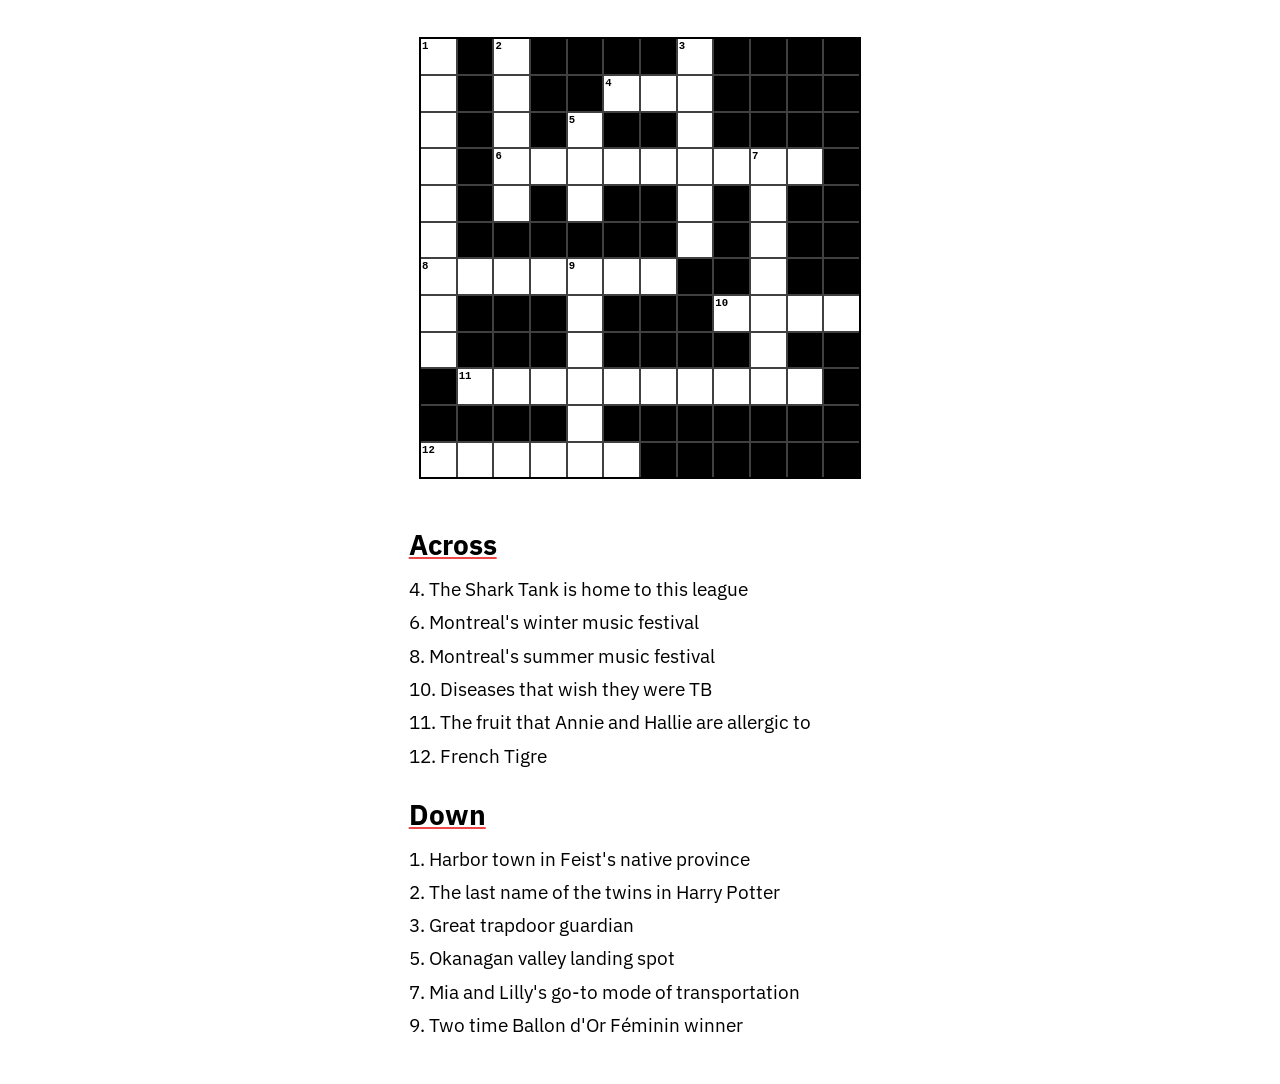
==== commit a667dc01: "updates" ====
--- a/index.html
+++ b/index.html
@@ -9,48 +9,48 @@
 </head>
 <body><table id="grid">
 <tr>
-<td class="black"></td><td class="black"></td><td class="todo"><div class="number">1</div><input type="text" id="2_0" name="c" required minlength="1" maxlength="1" class="letter"></input></td><td class="black"></td><td class="black"></td><td class="black"></td><td class="black"></td><td class="black"></td><td class="black"></td><td class="black"></td><td class="black"></td><td class="black"></td></tr>
+<td class="todo"><div data-number="1" class="number">1</div><input type="text" id="0_0" name="m" required minlength="1" maxlength="1" class="letter"></input></td><td class="black"></td><td class="todo"><div data-number="2" class="number">2</div><input type="text" id="2_0" name="p" required minlength="1" maxlength="1" class="letter"></input></td><td class="black"></td><td class="black"></td><td class="black"></td><td class="black"></td><td class="todo"><div data-number="3" class="number">3</div><input type="text" id="7_0" name="f" required minlength="1" maxlength="1" class="letter"></input></td><td class="black"></td><td class="black"></td><td class="black"></td><td class="black"></td></tr>
 <tr>
-<td class="todo"><div class="number">2</div><input type="text" id="0_1" name="n" required minlength="1" maxlength="1" class="letter"></input></td><td class="todo"><input type="text" id="1_1" name="h" required minlength="1" maxlength="1" class="letter"></input></td><td class="todo"><input type="text" id="2_1" name="l" required minlength="1" maxlength="1" class="letter"></input></td><td class="black"></td><td class="black"></td><td class="black"></td><td class="black"></td><td class="todo"><div class="number">3</div><input type="text" id="7_1" name="p" required minlength="1" maxlength="1" class="letter"></input></td><td class="black"></td><td class="black"></td><td class="black"></td><td class="black"></td></tr>
+<td class="todo"><input type="text" id="0_1" name="u" required minlength="1" maxlength="1" class="letter"></input></td><td class="black"></td><td class="todo"><input type="text" id="2_1" name="a" required minlength="1" maxlength="1" class="letter"></input></td><td class="black"></td><td class="black"></td><td class="todo"><div data-number="4" class="number">4</div><input type="text" id="5_1" name="n" required minlength="1" maxlength="1" class="letter"></input></td><td class="todo"><input type="text" id="6_1" name="h" required minlength="1" maxlength="1" class="letter"></input></td><td class="todo"><input type="text" id="7_1" name="l" required minlength="1" maxlength="1" class="letter"></input></td><td class="black"></td><td class="black"></td><td class="black"></td><td class="black"></td></tr>
 <tr>
-<td class="black"></td><td class="black"></td><td class="todo"><div class="number">4</div><input type="text" id="2_2" name="a" required minlength="1" maxlength="1" class="letter"></input></td><td class="todo"><input type="text" id="3_2" name="i" required minlength="1" maxlength="1" class="letter"></input></td><td class="todo"><input type="text" id="4_2" name="t" required minlength="1" maxlength="1" class="letter"></input></td><td class="todo"><input type="text" id="5_2" name="a" required minlength="1" maxlength="1" class="letter"></input></td><td class="todo"><input type="text" id="6_2" name="n" required minlength="1" maxlength="1" class="letter"></input></td><td class="todo"><input type="text" id="7_2" name="a" required minlength="1" maxlength="1" class="letter"></input></td><td class="black"></td><td class="todo"><div class="number">5</div><input type="text" id="9_2" name="s" required minlength="1" maxlength="1" class="letter"></input></td><td class="black"></td><td class="black"></td></tr>
+<td class="todo"><input type="text" id="0_2" name="s" required minlength="1" maxlength="1" class="letter"></input></td><td class="black"></td><td class="todo"><input type="text" id="2_2" name="t" required minlength="1" maxlength="1" class="letter"></input></td><td class="black"></td><td class="todo"><div data-number="5" class="number">5</div><input type="text" id="4_2" name="y" required minlength="1" maxlength="1" class="letter"></input></td><td class="black"></td><td class="black"></td><td class="todo"><input type="text" id="7_2" name="u" required minlength="1" maxlength="1" class="letter"></input></td><td class="black"></td><td class="black"></td><td class="black"></td><td class="black"></td></tr>
 <tr>
-<td class="todo"><div class="number">6</div><input type="text" id="0_3" name="i" required minlength="1" maxlength="1" class="letter"></input></td><td class="black"></td><td class="todo"><input type="text" id="2_3" name="n" required minlength="1" maxlength="1" class="letter"></input></td><td class="black"></td><td class="black"></td><td class="black"></td><td class="black"></td><td class="todo"><input type="text" id="7_3" name="t" required minlength="1" maxlength="1" class="letter"></input></td><td class="black"></td><td class="todo"><input type="text" id="9_3" name="c" required minlength="1" maxlength="1" class="letter"></input></td><td class="black"></td><td class="black"></td></tr>
+<td class="todo"><input type="text" id="0_3" name="h" required minlength="1" maxlength="1" class="letter"></input></td><td class="black"></td><td class="todo"><div data-number="6" class="number">6</div><input type="text" id="2_3" name="i" required minlength="1" maxlength="1" class="letter"></input></td><td class="todo"><input type="text" id="3_3" name="g" required minlength="1" maxlength="1" class="letter"></input></td><td class="todo"><input type="text" id="4_3" name="l" required minlength="1" maxlength="1" class="letter"></input></td><td class="todo"><input type="text" id="5_3" name="o" required minlength="1" maxlength="1" class="letter"></input></td><td class="todo"><input type="text" id="6_3" name="o" required minlength="1" maxlength="1" class="letter"></input></td><td class="todo"><input type="text" id="7_3" name="f" required minlength="1" maxlength="1" class="letter"></input></td><td class="todo"><input type="text" id="8_3" name="e" required minlength="1" maxlength="1" class="letter"></input></td><td class="todo"><div data-number="7" class="number">7</div><input type="text" id="9_3" name="s" required minlength="1" maxlength="1" class="letter"></input></td><td class="todo"><input type="text" id="10_3" name="t" required minlength="1" maxlength="1" class="letter"></input></td><td class="black"></td></tr>
 <tr>
-<td class="todo"><input type="text" id="0_4" name="g" required minlength="1" maxlength="1" class="letter"></input></td><td class="black"></td><td class="black"></td><td class="black"></td><td class="todo"><div class="number">7</div><input type="text" id="4_4" name="c" required minlength="1" maxlength="1" class="letter"></input></td><td class="todo"><input type="text" id="5_4" name="a" required minlength="1" maxlength="1" class="letter"></input></td><td class="todo"><input type="text" id="6_4" name="r" required minlength="1" maxlength="1" class="letter"></input></td><td class="todo"><input type="text" id="7_4" name="i" required minlength="1" maxlength="1" class="letter"></input></td><td class="todo"><input type="text" id="8_4" name="b" required minlength="1" maxlength="1" class="letter"></input></td><td class="todo"><input type="text" id="9_4" name="o" required minlength="1" maxlength="1" class="letter"></input></td><td class="todo"><input type="text" id="10_4" name="u" required minlength="1" maxlength="1" class="letter"></input></td><td class="black"></td></tr>
+<td class="todo"><input type="text" id="0_4" name="a" required minlength="1" maxlength="1" class="letter"></input></td><td class="black"></td><td class="todo"><input type="text" id="2_4" name="l" required minlength="1" maxlength="1" class="letter"></input></td><td class="black"></td><td class="todo"><input type="text" id="4_4" name="w" required minlength="1" maxlength="1" class="letter"></input></td><td class="black"></td><td class="black"></td><td class="todo"><input type="text" id="7_4" name="f" required minlength="1" maxlength="1" class="letter"></input></td><td class="black"></td><td class="todo"><input type="text" id="9_4" name="c" required minlength="1" maxlength="1" class="letter"></input></td><td class="black"></td><td class="black"></td></tr>
 <tr>
-<td class="todo"><input type="text" id="0_5" name="l" required minlength="1" maxlength="1" class="letter"></input></td><td class="black"></td><td class="black"></td><td class="black"></td><td class="black"></td><td class="black"></td><td class="black"></td><td class="todo"><input type="text" id="7_5" name="l" required minlength="1" maxlength="1" class="letter"></input></td><td class="black"></td><td class="todo"><input type="text" id="9_5" name="o" required minlength="1" maxlength="1" class="letter"></input></td><td class="black"></td><td class="black"></td></tr>
+<td class="todo"><input type="text" id="0_5" name="b" required minlength="1" maxlength="1" class="letter"></input></td><td class="black"></td><td class="black"></td><td class="black"></td><td class="black"></td><td class="black"></td><td class="black"></td><td class="todo"><input type="text" id="7_5" name="y" required minlength="1" maxlength="1" class="letter"></input></td><td class="black"></td><td class="todo"><input type="text" id="9_5" name="o" required minlength="1" maxlength="1" class="letter"></input></td><td class="black"></td><td class="black"></td></tr>
 <tr>
-<td class="todo"><div class="number">8</div><input type="text" id="0_6" name="o" required minlength="1" maxlength="1" class="letter"></input></td><td class="todo"><input type="text" id="1_6" name="s" required minlength="1" maxlength="1" class="letter"></input></td><td class="todo"><input type="text" id="2_6" name="h" required minlength="1" maxlength="1" class="letter"></input></td><td class="todo"><input type="text" id="3_6" name="e" required minlength="1" maxlength="1" class="letter"></input></td><td class="todo"><input type="text" id="4_6" name="a" required minlength="1" maxlength="1" class="letter"></input></td><td class="todo"><div class="number">9</div><input type="text" id="5_6" name="g" required minlength="1" maxlength="1" class="letter"></input></td><td class="todo"><input type="text" id="6_6" name="a" required minlength="1" maxlength="1" class="letter"></input></td><td class="black"></td><td class="todo"><div class="number">10</div><input type="text" id="8_6" name="n" required minlength="1" maxlength="1" class="letter"></input></td><td class="todo"><input type="text" id="9_6" name="t" required minlength="1" maxlength="1" class="letter"></input></td><td class="todo"><input type="text" id="10_6" name="d" required minlength="1" maxlength="1" class="letter"></input></td><td class="todo"><input type="text" id="11_6" name="s" required minlength="1" maxlength="1" class="letter"></input></td></tr>
+<td class="todo"><div data-number="8" class="number">8</div><input type="text" id="0_6" name="o" required minlength="1" maxlength="1" class="letter"></input></td><td class="todo"><input type="text" id="1_6" name="s" required minlength="1" maxlength="1" class="letter"></input></td><td class="todo"><input type="text" id="2_6" name="h" required minlength="1" maxlength="1" class="letter"></input></td><td class="todo"><input type="text" id="3_6" name="e" required minlength="1" maxlength="1" class="letter"></input></td><td class="todo"><div data-number="9" class="number">9</div><input type="text" id="4_6" name="a" required minlength="1" maxlength="1" class="letter"></input></td><td class="todo"><input type="text" id="5_6" name="g" required minlength="1" maxlength="1" class="letter"></input></td><td class="todo"><input type="text" id="6_6" name="a" required minlength="1" maxlength="1" class="letter"></input></td><td class="black"></td><td class="black"></td><td class="todo"><input type="text" id="9_6" name="o" required minlength="1" maxlength="1" class="letter"></input></td><td class="black"></td><td class="black"></td></tr>
 <tr>
-<td class="todo"><input type="text" id="0_7" name="o" required minlength="1" maxlength="1" class="letter"></input></td><td class="black"></td><td class="black"></td><td class="black"></td><td class="black"></td><td class="todo"><input type="text" id="5_7" name="r" required minlength="1" maxlength="1" class="letter"></input></td><td class="black"></td><td class="black"></td><td class="black"></td><td class="todo"><input type="text" id="9_7" name="e" required minlength="1" maxlength="1" class="letter"></input></td><td class="black"></td><td class="black"></td></tr>
+<td class="todo"><input type="text" id="0_7" name="o" required minlength="1" maxlength="1" class="letter"></input></td><td class="black"></td><td class="black"></td><td class="black"></td><td class="todo"><input type="text" id="4_7" name="i" required minlength="1" maxlength="1" class="letter"></input></td><td class="black"></td><td class="black"></td><td class="black"></td><td class="todo"><div data-number="10" class="number">10</div><input type="text" id="8_7" name="n" required minlength="1" maxlength="1" class="letter"></input></td><td class="todo"><input type="text" id="9_7" name="t" required minlength="1" maxlength="1" class="letter"></input></td><td class="todo"><input type="text" id="10_7" name="d" required minlength="1" maxlength="1" class="letter"></input></td><td class="todo"><input type="text" id="11_7" name="s" required minlength="1" maxlength="1" class="letter"></input></td></tr>
 <tr>
-<td class="todo"><input type="text" id="0_8" name="f" required minlength="1" maxlength="1" class="letter"></input></td><td class="black"></td><td class="todo"><div class="number">11</div><input type="text" id="2_8" name="s" required minlength="1" maxlength="1" class="letter"></input></td><td class="todo"><input type="text" id="3_8" name="t" required minlength="1" maxlength="1" class="letter"></input></td><td class="todo"><input type="text" id="4_8" name="r" required minlength="1" maxlength="1" class="letter"></input></td><td class="todo"><input type="text" id="5_8" name="a" required minlength="1" maxlength="1" class="letter"></input></td><td class="todo"><input type="text" id="6_8" name="w" required minlength="1" maxlength="1" class="letter"></input></td><td class="todo"><input type="text" id="7_8" name="b" required minlength="1" maxlength="1" class="letter"></input></td><td class="todo"><input type="text" id="8_8" name="e" required minlength="1" maxlength="1" class="letter"></input></td><td class="todo"><input type="text" id="9_8" name="r" required minlength="1" maxlength="1" class="letter"></input></td><td class="todo"><input type="text" id="10_8" name="r" required minlength="1" maxlength="1" class="letter"></input></td><td class="todo"><div class="number">12</div><input type="text" id="11_8" name="y" required minlength="1" maxlength="1" class="letter"></input></td></tr>
+<td class="todo"><input type="text" id="0_8" name="m" required minlength="1" maxlength="1" class="letter"></input></td><td class="black"></td><td class="black"></td><td class="black"></td><td class="todo"><input type="text" id="4_8" name="t" required minlength="1" maxlength="1" class="letter"></input></td><td class="black"></td><td class="black"></td><td class="black"></td><td class="black"></td><td class="todo"><input type="text" id="9_8" name="e" required minlength="1" maxlength="1" class="letter"></input></td><td class="black"></td><td class="black"></td></tr>
 <tr>
-<td class="todo"><input type="text" id="0_9" name="e" required minlength="1" maxlength="1" class="letter"></input></td><td class="black"></td><td class="black"></td><td class="black"></td><td class="black"></td><td class="todo"><input type="text" id="5_9" name="c" required minlength="1" maxlength="1" class="letter"></input></td><td class="black"></td><td class="black"></td><td class="black"></td><td class="black"></td><td class="black"></td><td class="todo"><input type="text" id="11_9" name="l" required minlength="1" maxlength="1" class="letter"></input></td></tr>
+<td class="black"></td><td class="todo"><div data-number="11" class="number">11</div><input type="text" id="1_9" name="s" required minlength="1" maxlength="1" class="letter"></input></td><td class="todo"><input type="text" id="2_9" name="t" required minlength="1" maxlength="1" class="letter"></input></td><td class="todo"><input type="text" id="3_9" name="r" required minlength="1" maxlength="1" class="letter"></input></td><td class="todo"><input type="text" id="4_9" name="a" required minlength="1" maxlength="1" class="letter"></input></td><td class="todo"><input type="text" id="5_9" name="w" required minlength="1" maxlength="1" class="letter"></input></td><td class="todo"><input type="text" id="6_9" name="b" required minlength="1" maxlength="1" class="letter"></input></td><td class="todo"><input type="text" id="7_9" name="e" required minlength="1" maxlength="1" class="letter"></input></td><td class="todo"><input type="text" id="8_9" name="r" required minlength="1" maxlength="1" class="letter"></input></td><td class="todo"><input type="text" id="9_9" name="r" required minlength="1" maxlength="1" class="letter"></input></td><td class="todo"><input type="text" id="10_9" name="y" required minlength="1" maxlength="1" class="letter"></input></td><td class="black"></td></tr>
 <tr>
-<td class="todo"><input type="text" id="0_10" name="s" required minlength="1" maxlength="1" class="letter"></input></td><td class="black"></td><td class="black"></td><td class="black"></td><td class="black"></td><td class="todo"><input type="text" id="5_10" name="i" required minlength="1" maxlength="1" class="letter"></input></td><td class="black"></td><td class="black"></td><td class="black"></td><td class="black"></td><td class="black"></td><td class="todo"><input type="text" id="11_10" name="w" required minlength="1" maxlength="1" class="letter"></input></td></tr>
+<td class="black"></td><td class="black"></td><td class="black"></td><td class="black"></td><td class="todo"><input type="text" id="4_10" name="n" required minlength="1" maxlength="1" class="letter"></input></td><td class="black"></td><td class="black"></td><td class="black"></td><td class="black"></td><td class="black"></td><td class="black"></td><td class="black"></td></tr>
 <tr>
-<td class="todo"><input type="text" id="0_11" name="t" required minlength="1" maxlength="1" class="letter"></input></td><td class="black"></td><td class="black"></td><td class="black"></td><td class="black"></td><td class="todo"><input type="text" id="5_11" name="e" required minlength="1" maxlength="1" class="letter"></input></td><td class="black"></td><td class="black"></td><td class="black"></td><td class="black"></td><td class="black"></td><td class="black"></td></tr>
+<td class="todo"><div data-number="12" class="number">12</div><input type="text" id="0_11" name="g" required minlength="1" maxlength="1" class="letter"></input></td><td class="todo"><input type="text" id="1_11" name="i" required minlength="1" maxlength="1" class="letter"></input></td><td class="todo"><input type="text" id="2_11" name="g" required minlength="1" maxlength="1" class="letter"></input></td><td class="todo"><input type="text" id="3_11" name="n" required minlength="1" maxlength="1" class="letter"></input></td><td class="todo"><input type="text" id="4_11" name="a" required minlength="1" maxlength="1" class="letter"></input></td><td class="todo"><input type="text" id="5_11" name="c" required minlength="1" maxlength="1" class="letter"></input></td><td class="black"></td><td class="black"></td><td class="black"></td><td class="black"></td><td class="black"></td><td class="black"></td></tr>
 </table>
 <div id="clues">
 <h2>Across</h2>
 <ul>
-<li>2. The Shark Tank is home to this league</li>
-<li>4. Two time Ballon d'Or Féminin winner</li>
-<li>7. "Never try to milk a _" - Kenai</li>
-<li>8. Montreal's summer music festival</li>
-<li>10. Diseases that wish they were TB</li>
-<li>11. The fruit that Annie and Hallie are allergic to</li>
+<li data-number="4">4. The Shark Tank is home to this league</li>
+<li data-number="6">6. Montreal's winter music festival</li>
+<li data-number="8">8. Montreal's summer music festival</li>
+<li data-number="10">10. Diseases that wish they were TB</li>
+<li data-number="11">11. The fruit that Annie and Hallie are allergic to</li>
+<li data-number="12">12. French Tigre</li>
 </ul>
 <h2>Down</h2>
 <ul>
-<li>1. Belgian inspiration for Bad Sisters</li>
-<li>3. The last name of the twins in Harry Potter</li>
-<li>5. Mia and Lilly's go-to mode of transportation</li>
-<li>6. Montreal's winter music festival</li>
-<li>9. J.J. Abrams's famous daughter</li>
-<li>12. Okanagan valley landing spot</li>
+<li data-number="1">1. Harbor town in Feist's native province</li>
+<li data-number="2">2. The last name of the twins in Harry Potter</li>
+<li data-number="3">3. Great trapdoor guardian</li>
+<li data-number="5">5. Okanagan valley landing spot</li>
+<li data-number="7">7. Mia and Lilly's go-to mode of transportation</li>
+<li data-number="9">9. Two time Ballon d'Or Féminin winner</li>
 </ul>
 </div>
 </body>
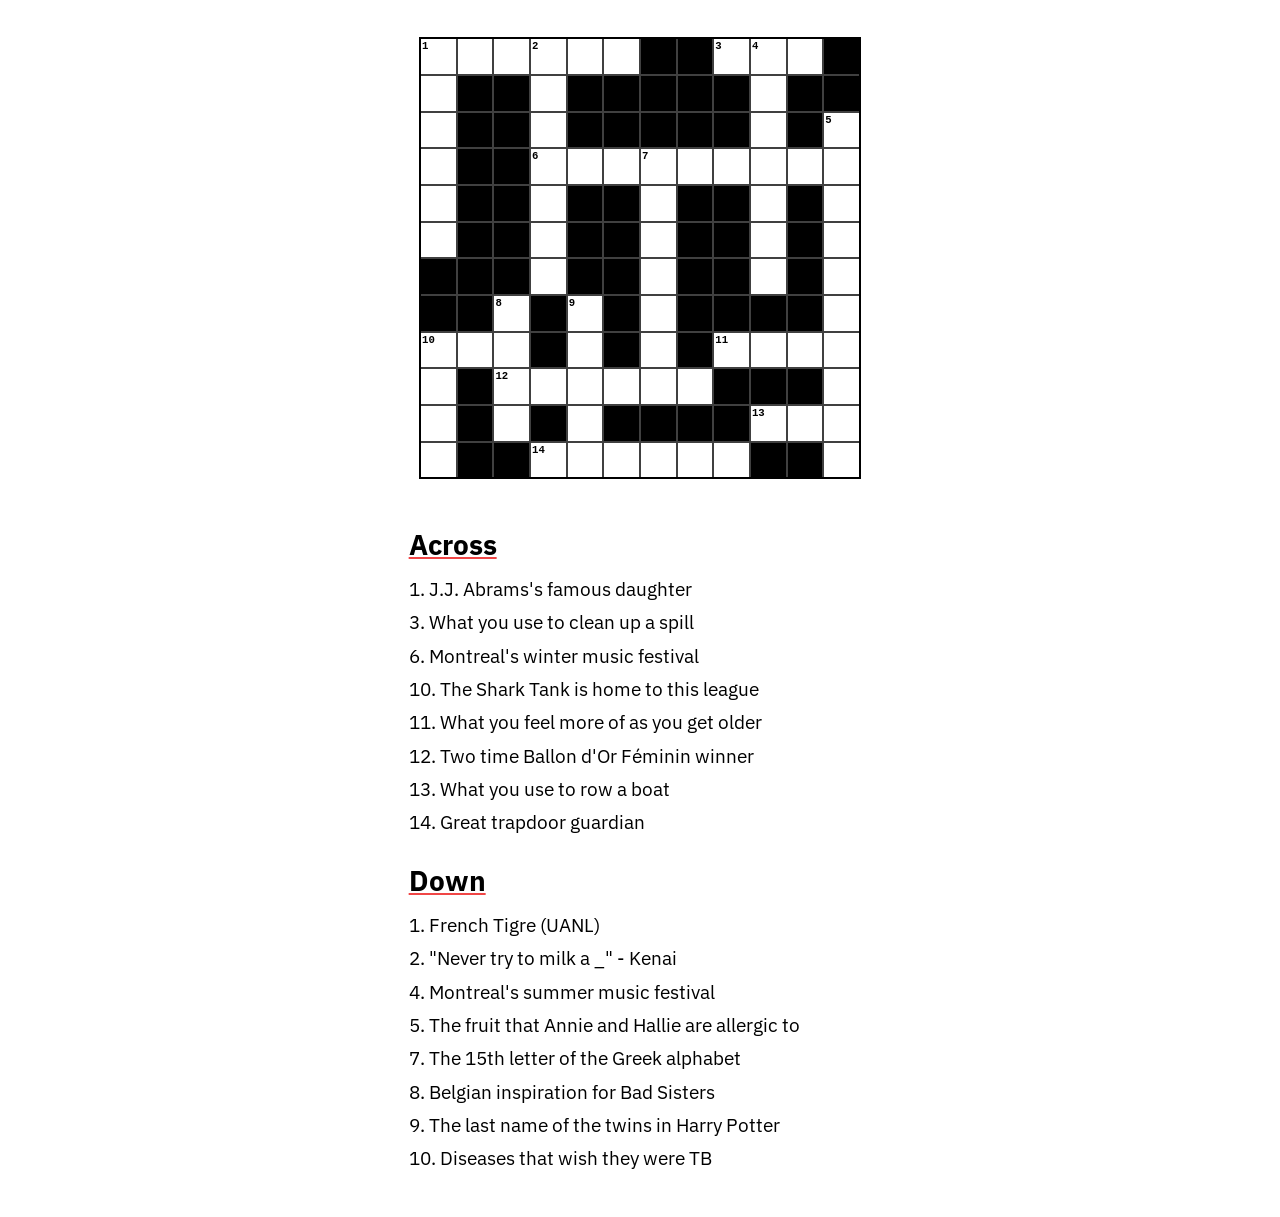
==== commit 0dcd994c: "final version of first attempt" ====
--- a/index.html
+++ b/index.html
@@ -9,48 +9,52 @@
 </head>
 <body><table id="grid">
 <tr>
-<td class="todo"><div data-number="1" class="number">1</div><input type="text" id="0_0" name="m" required minlength="1" maxlength="1" class="letter"></input></td><td class="black"></td><td class="todo"><div data-number="2" class="number">2</div><input type="text" id="2_0" name="p" required minlength="1" maxlength="1" class="letter"></input></td><td class="black"></td><td class="black"></td><td class="black"></td><td class="black"></td><td class="todo"><div data-number="3" class="number">3</div><input type="text" id="7_0" name="f" required minlength="1" maxlength="1" class="letter"></input></td><td class="black"></td><td class="black"></td><td class="black"></td><td class="black"></td></tr>
+<td class="todo"><div data-number="1" class="number">1</div><input type="text" id="0_0" name="g" required minlength="1" maxlength="1" class="letter"></input></td><td class="todo"><input type="text" id="1_0" name="r" required minlength="1" maxlength="1" class="letter"></input></td><td class="todo"><input type="text" id="2_0" name="a" required minlength="1" maxlength="1" class="letter"></input></td><td class="todo"><div data-number="2" class="number">2</div><input type="text" id="3_0" name="c" required minlength="1" maxlength="1" class="letter"></input></td><td class="todo"><input type="text" id="4_0" name="i" required minlength="1" maxlength="1" class="letter"></input></td><td class="todo"><input type="text" id="5_0" name="e" required minlength="1" maxlength="1" class="letter"></input></td><td class="black"></td><td class="black"></td><td class="todo"><div data-number="3" class="number">3</div><input type="text" id="8_0" name="m" required minlength="1" maxlength="1" class="letter"></input></td><td class="todo"><div data-number="4" class="number">4</div><input type="text" id="9_0" name="o" required minlength="1" maxlength="1" class="letter"></input></td><td class="todo"><input type="text" id="10_0" name="p" required minlength="1" maxlength="1" class="letter"></input></td><td class="black"></td></tr>
 <tr>
-<td class="todo"><input type="text" id="0_1" name="u" required minlength="1" maxlength="1" class="letter"></input></td><td class="black"></td><td class="todo"><input type="text" id="2_1" name="a" required minlength="1" maxlength="1" class="letter"></input></td><td class="black"></td><td class="black"></td><td class="todo"><div data-number="4" class="number">4</div><input type="text" id="5_1" name="n" required minlength="1" maxlength="1" class="letter"></input></td><td class="todo"><input type="text" id="6_1" name="h" required minlength="1" maxlength="1" class="letter"></input></td><td class="todo"><input type="text" id="7_1" name="l" required minlength="1" maxlength="1" class="letter"></input></td><td class="black"></td><td class="black"></td><td class="black"></td><td class="black"></td></tr>
+<td class="todo"><input type="text" id="0_1" name="i" required minlength="1" maxlength="1" class="letter"></input></td><td class="black"></td><td class="black"></td><td class="todo"><input type="text" id="3_1" name="a" required minlength="1" maxlength="1" class="letter"></input></td><td class="black"></td><td class="black"></td><td class="black"></td><td class="black"></td><td class="black"></td><td class="todo"><input type="text" id="9_1" name="s" required minlength="1" maxlength="1" class="letter"></input></td><td class="black"></td><td class="black"></td></tr>
 <tr>
-<td class="todo"><input type="text" id="0_2" name="s" required minlength="1" maxlength="1" class="letter"></input></td><td class="black"></td><td class="todo"><input type="text" id="2_2" name="t" required minlength="1" maxlength="1" class="letter"></input></td><td class="black"></td><td class="todo"><div data-number="5" class="number">5</div><input type="text" id="4_2" name="y" required minlength="1" maxlength="1" class="letter"></input></td><td class="black"></td><td class="black"></td><td class="todo"><input type="text" id="7_2" name="u" required minlength="1" maxlength="1" class="letter"></input></td><td class="black"></td><td class="black"></td><td class="black"></td><td class="black"></td></tr>
+<td class="todo"><input type="text" id="0_2" name="g" required minlength="1" maxlength="1" class="letter"></input></td><td class="black"></td><td class="black"></td><td class="todo"><input type="text" id="3_2" name="r" required minlength="1" maxlength="1" class="letter"></input></td><td class="black"></td><td class="black"></td><td class="black"></td><td class="black"></td><td class="black"></td><td class="todo"><input type="text" id="9_2" name="h" required minlength="1" maxlength="1" class="letter"></input></td><td class="black"></td><td class="todo"><div data-number="5" class="number">5</div><input type="text" id="11_2" name="s" required minlength="1" maxlength="1" class="letter"></input></td></tr>
 <tr>
-<td class="todo"><input type="text" id="0_3" name="h" required minlength="1" maxlength="1" class="letter"></input></td><td class="black"></td><td class="todo"><div data-number="6" class="number">6</div><input type="text" id="2_3" name="i" required minlength="1" maxlength="1" class="letter"></input></td><td class="todo"><input type="text" id="3_3" name="g" required minlength="1" maxlength="1" class="letter"></input></td><td class="todo"><input type="text" id="4_3" name="l" required minlength="1" maxlength="1" class="letter"></input></td><td class="todo"><input type="text" id="5_3" name="o" required minlength="1" maxlength="1" class="letter"></input></td><td class="todo"><input type="text" id="6_3" name="o" required minlength="1" maxlength="1" class="letter"></input></td><td class="todo"><input type="text" id="7_3" name="f" required minlength="1" maxlength="1" class="letter"></input></td><td class="todo"><input type="text" id="8_3" name="e" required minlength="1" maxlength="1" class="letter"></input></td><td class="todo"><div data-number="7" class="number">7</div><input type="text" id="9_3" name="s" required minlength="1" maxlength="1" class="letter"></input></td><td class="todo"><input type="text" id="10_3" name="t" required minlength="1" maxlength="1" class="letter"></input></td><td class="black"></td></tr>
+<td class="todo"><input type="text" id="0_3" name="n" required minlength="1" maxlength="1" class="letter"></input></td><td class="black"></td><td class="black"></td><td class="todo"><div data-number="6" class="number">6</div><input type="text" id="3_3" name="i" required minlength="1" maxlength="1" class="letter"></input></td><td class="todo"><input type="text" id="4_3" name="g" required minlength="1" maxlength="1" class="letter"></input></td><td class="todo"><input type="text" id="5_3" name="l" required minlength="1" maxlength="1" class="letter"></input></td><td class="todo"><div data-number="7" class="number">7</div><input type="text" id="6_3" name="o" required minlength="1" maxlength="1" class="letter"></input></td><td class="todo"><input type="text" id="7_3" name="o" required minlength="1" maxlength="1" class="letter"></input></td><td class="todo"><input type="text" id="8_3" name="f" required minlength="1" maxlength="1" class="letter"></input></td><td class="todo"><input type="text" id="9_3" name="e" required minlength="1" maxlength="1" class="letter"></input></td><td class="todo"><input type="text" id="10_3" name="s" required minlength="1" maxlength="1" class="letter"></input></td><td class="todo"><input type="text" id="11_3" name="t" required minlength="1" maxlength="1" class="letter"></input></td></tr>
 <tr>
-<td class="todo"><input type="text" id="0_4" name="a" required minlength="1" maxlength="1" class="letter"></input></td><td class="black"></td><td class="todo"><input type="text" id="2_4" name="l" required minlength="1" maxlength="1" class="letter"></input></td><td class="black"></td><td class="todo"><input type="text" id="4_4" name="w" required minlength="1" maxlength="1" class="letter"></input></td><td class="black"></td><td class="black"></td><td class="todo"><input type="text" id="7_4" name="f" required minlength="1" maxlength="1" class="letter"></input></td><td class="black"></td><td class="todo"><input type="text" id="9_4" name="c" required minlength="1" maxlength="1" class="letter"></input></td><td class="black"></td><td class="black"></td></tr>
+<td class="todo"><input type="text" id="0_4" name="a" required minlength="1" maxlength="1" class="letter"></input></td><td class="black"></td><td class="black"></td><td class="todo"><input type="text" id="3_4" name="b" required minlength="1" maxlength="1" class="letter"></input></td><td class="black"></td><td class="black"></td><td class="todo"><input type="text" id="6_4" name="m" required minlength="1" maxlength="1" class="letter"></input></td><td class="black"></td><td class="black"></td><td class="todo"><input type="text" id="9_4" name="a" required minlength="1" maxlength="1" class="letter"></input></td><td class="black"></td><td class="todo"><input type="text" id="11_4" name="r" required minlength="1" maxlength="1" class="letter"></input></td></tr>
 <tr>
-<td class="todo"><input type="text" id="0_5" name="b" required minlength="1" maxlength="1" class="letter"></input></td><td class="black"></td><td class="black"></td><td class="black"></td><td class="black"></td><td class="black"></td><td class="black"></td><td class="todo"><input type="text" id="7_5" name="y" required minlength="1" maxlength="1" class="letter"></input></td><td class="black"></td><td class="todo"><input type="text" id="9_5" name="o" required minlength="1" maxlength="1" class="letter"></input></td><td class="black"></td><td class="black"></td></tr>
+<td class="todo"><input type="text" id="0_5" name="c" required minlength="1" maxlength="1" class="letter"></input></td><td class="black"></td><td class="black"></td><td class="todo"><input type="text" id="3_5" name="o" required minlength="1" maxlength="1" class="letter"></input></td><td class="black"></td><td class="black"></td><td class="todo"><input type="text" id="6_5" name="i" required minlength="1" maxlength="1" class="letter"></input></td><td class="black"></td><td class="black"></td><td class="todo"><input type="text" id="9_5" name="g" required minlength="1" maxlength="1" class="letter"></input></td><td class="black"></td><td class="todo"><input type="text" id="11_5" name="a" required minlength="1" maxlength="1" class="letter"></input></td></tr>
 <tr>
-<td class="todo"><div data-number="8" class="number">8</div><input type="text" id="0_6" name="o" required minlength="1" maxlength="1" class="letter"></input></td><td class="todo"><input type="text" id="1_6" name="s" required minlength="1" maxlength="1" class="letter"></input></td><td class="todo"><input type="text" id="2_6" name="h" required minlength="1" maxlength="1" class="letter"></input></td><td class="todo"><input type="text" id="3_6" name="e" required minlength="1" maxlength="1" class="letter"></input></td><td class="todo"><div data-number="9" class="number">9</div><input type="text" id="4_6" name="a" required minlength="1" maxlength="1" class="letter"></input></td><td class="todo"><input type="text" id="5_6" name="g" required minlength="1" maxlength="1" class="letter"></input></td><td class="todo"><input type="text" id="6_6" name="a" required minlength="1" maxlength="1" class="letter"></input></td><td class="black"></td><td class="black"></td><td class="todo"><input type="text" id="9_6" name="o" required minlength="1" maxlength="1" class="letter"></input></td><td class="black"></td><td class="black"></td></tr>
+<td class="black"></td><td class="black"></td><td class="black"></td><td class="todo"><input type="text" id="3_6" name="u" required minlength="1" maxlength="1" class="letter"></input></td><td class="black"></td><td class="black"></td><td class="todo"><input type="text" id="6_6" name="c" required minlength="1" maxlength="1" class="letter"></input></td><td class="black"></td><td class="black"></td><td class="todo"><input type="text" id="9_6" name="a" required minlength="1" maxlength="1" class="letter"></input></td><td class="black"></td><td class="todo"><input type="text" id="11_6" name="w" required minlength="1" maxlength="1" class="letter"></input></td></tr>
 <tr>
-<td class="todo"><input type="text" id="0_7" name="o" required minlength="1" maxlength="1" class="letter"></input></td><td class="black"></td><td class="black"></td><td class="black"></td><td class="todo"><input type="text" id="4_7" name="i" required minlength="1" maxlength="1" class="letter"></input></td><td class="black"></td><td class="black"></td><td class="black"></td><td class="todo"><div data-number="10" class="number">10</div><input type="text" id="8_7" name="n" required minlength="1" maxlength="1" class="letter"></input></td><td class="todo"><input type="text" id="9_7" name="t" required minlength="1" maxlength="1" class="letter"></input></td><td class="todo"><input type="text" id="10_7" name="d" required minlength="1" maxlength="1" class="letter"></input></td><td class="todo"><input type="text" id="11_7" name="s" required minlength="1" maxlength="1" class="letter"></input></td></tr>
+<td class="black"></td><td class="black"></td><td class="todo"><div data-number="8" class="number">8</div><input type="text" id="2_7" name="c" required minlength="1" maxlength="1" class="letter"></input></td><td class="black"></td><td class="todo"><div data-number="9" class="number">9</div><input type="text" id="4_7" name="p" required minlength="1" maxlength="1" class="letter"></input></td><td class="black"></td><td class="todo"><input type="text" id="6_7" name="r" required minlength="1" maxlength="1" class="letter"></input></td><td class="black"></td><td class="black"></td><td class="black"></td><td class="black"></td><td class="todo"><input type="text" id="11_7" name="b" required minlength="1" maxlength="1" class="letter"></input></td></tr>
 <tr>
-<td class="todo"><input type="text" id="0_8" name="m" required minlength="1" maxlength="1" class="letter"></input></td><td class="black"></td><td class="black"></td><td class="black"></td><td class="todo"><input type="text" id="4_8" name="t" required minlength="1" maxlength="1" class="letter"></input></td><td class="black"></td><td class="black"></td><td class="black"></td><td class="black"></td><td class="todo"><input type="text" id="9_8" name="e" required minlength="1" maxlength="1" class="letter"></input></td><td class="black"></td><td class="black"></td></tr>
+<td class="todo"><div data-number="10" class="number">10</div><input type="text" id="0_8" name="n" required minlength="1" maxlength="1" class="letter"></input></td><td class="todo"><input type="text" id="1_8" name="h" required minlength="1" maxlength="1" class="letter"></input></td><td class="todo"><input type="text" id="2_8" name="l" required minlength="1" maxlength="1" class="letter"></input></td><td class="black"></td><td class="todo"><input type="text" id="4_8" name="a" required minlength="1" maxlength="1" class="letter"></input></td><td class="black"></td><td class="todo"><input type="text" id="6_8" name="o" required minlength="1" maxlength="1" class="letter"></input></td><td class="black"></td><td class="todo"><div data-number="11" class="number">11</div><input type="text" id="8_8" name="a" required minlength="1" maxlength="1" class="letter"></input></td><td class="todo"><input type="text" id="9_8" name="c" required minlength="1" maxlength="1" class="letter"></input></td><td class="todo"><input type="text" id="10_8" name="h" required minlength="1" maxlength="1" class="letter"></input></td><td class="todo"><input type="text" id="11_8" name="e" required minlength="1" maxlength="1" class="letter"></input></td></tr>
 <tr>
-<td class="black"></td><td class="todo"><div data-number="11" class="number">11</div><input type="text" id="1_9" name="s" required minlength="1" maxlength="1" class="letter"></input></td><td class="todo"><input type="text" id="2_9" name="t" required minlength="1" maxlength="1" class="letter"></input></td><td class="todo"><input type="text" id="3_9" name="r" required minlength="1" maxlength="1" class="letter"></input></td><td class="todo"><input type="text" id="4_9" name="a" required minlength="1" maxlength="1" class="letter"></input></td><td class="todo"><input type="text" id="5_9" name="w" required minlength="1" maxlength="1" class="letter"></input></td><td class="todo"><input type="text" id="6_9" name="b" required minlength="1" maxlength="1" class="letter"></input></td><td class="todo"><input type="text" id="7_9" name="e" required minlength="1" maxlength="1" class="letter"></input></td><td class="todo"><input type="text" id="8_9" name="r" required minlength="1" maxlength="1" class="letter"></input></td><td class="todo"><input type="text" id="9_9" name="r" required minlength="1" maxlength="1" class="letter"></input></td><td class="todo"><input type="text" id="10_9" name="y" required minlength="1" maxlength="1" class="letter"></input></td><td class="black"></td></tr>
+<td class="todo"><input type="text" id="0_9" name="t" required minlength="1" maxlength="1" class="letter"></input></td><td class="black"></td><td class="todo"><div data-number="12" class="number">12</div><input type="text" id="2_9" name="a" required minlength="1" maxlength="1" class="letter"></input></td><td class="todo"><input type="text" id="3_9" name="i" required minlength="1" maxlength="1" class="letter"></input></td><td class="todo"><input type="text" id="4_9" name="t" required minlength="1" maxlength="1" class="letter"></input></td><td class="todo"><input type="text" id="5_9" name="a" required minlength="1" maxlength="1" class="letter"></input></td><td class="todo"><input type="text" id="6_9" name="n" required minlength="1" maxlength="1" class="letter"></input></td><td class="todo"><input type="text" id="7_9" name="a" required minlength="1" maxlength="1" class="letter"></input></td><td class="black"></td><td class="black"></td><td class="black"></td><td class="todo"><input type="text" id="11_9" name="r" required minlength="1" maxlength="1" class="letter"></input></td></tr>
 <tr>
-<td class="black"></td><td class="black"></td><td class="black"></td><td class="black"></td><td class="todo"><input type="text" id="4_10" name="n" required minlength="1" maxlength="1" class="letter"></input></td><td class="black"></td><td class="black"></td><td class="black"></td><td class="black"></td><td class="black"></td><td class="black"></td><td class="black"></td></tr>
+<td class="todo"><input type="text" id="0_10" name="d" required minlength="1" maxlength="1" class="letter"></input></td><td class="black"></td><td class="todo"><input type="text" id="2_10" name="n" required minlength="1" maxlength="1" class="letter"></input></td><td class="black"></td><td class="todo"><input type="text" id="4_10" name="i" required minlength="1" maxlength="1" class="letter"></input></td><td class="black"></td><td class="black"></td><td class="black"></td><td class="black"></td><td class="todo"><div data-number="13" class="number">13</div><input type="text" id="9_10" name="o" required minlength="1" maxlength="1" class="letter"></input></td><td class="todo"><input type="text" id="10_10" name="a" required minlength="1" maxlength="1" class="letter"></input></td><td class="todo"><input type="text" id="11_10" name="r" required minlength="1" maxlength="1" class="letter"></input></td></tr>
 <tr>
-<td class="todo"><div data-number="12" class="number">12</div><input type="text" id="0_11" name="g" required minlength="1" maxlength="1" class="letter"></input></td><td class="todo"><input type="text" id="1_11" name="i" required minlength="1" maxlength="1" class="letter"></input></td><td class="todo"><input type="text" id="2_11" name="g" required minlength="1" maxlength="1" class="letter"></input></td><td class="todo"><input type="text" id="3_11" name="n" required minlength="1" maxlength="1" class="letter"></input></td><td class="todo"><input type="text" id="4_11" name="a" required minlength="1" maxlength="1" class="letter"></input></td><td class="todo"><input type="text" id="5_11" name="c" required minlength="1" maxlength="1" class="letter"></input></td><td class="black"></td><td class="black"></td><td class="black"></td><td class="black"></td><td class="black"></td><td class="black"></td></tr>
+<td class="todo"><input type="text" id="0_11" name="s" required minlength="1" maxlength="1" class="letter"></input></td><td class="black"></td><td class="black"></td><td class="todo"><div data-number="14" class="number">14</div><input type="text" id="3_11" name="f" required minlength="1" maxlength="1" class="letter"></input></td><td class="todo"><input type="text" id="4_11" name="l" required minlength="1" maxlength="1" class="letter"></input></td><td class="todo"><input type="text" id="5_11" name="u" required minlength="1" maxlength="1" class="letter"></input></td><td class="todo"><input type="text" id="6_11" name="f" required minlength="1" maxlength="1" class="letter"></input></td><td class="todo"><input type="text" id="7_11" name="f" required minlength="1" maxlength="1" class="letter"></input></td><td class="todo"><input type="text" id="8_11" name="y" required minlength="1" maxlength="1" class="letter"></input></td><td class="black"></td><td class="black"></td><td class="todo"><input type="text" id="11_11" name="y" required minlength="1" maxlength="1" class="letter"></input></td></tr>
 </table>
 <div id="clues">
 <h2>Across</h2>
-<ul>
-<li data-number="4">4. The Shark Tank is home to this league</li>
+<ul id="across">
+<li data-number="1">1. J.J. Abrams's famous daughter</li>
+<li data-number="3">3. What you use to clean up a spill</li>
 <li data-number="6">6. Montreal's winter music festival</li>
-<li data-number="8">8. Montreal's summer music festival</li>
-<li data-number="10">10. Diseases that wish they were TB</li>
-<li data-number="11">11. The fruit that Annie and Hallie are allergic to</li>
-<li data-number="12">12. French Tigre</li>
+<li data-number="10">10. The Shark Tank is home to this league</li>
+<li data-number="11">11. What you feel more of as you get older</li>
+<li data-number="12">12. Two time Ballon d'Or Féminin winner</li>
+<li data-number="13">13. What you use to row a boat</li>
+<li data-number="14">14. Great trapdoor guardian</li>
 </ul>
 <h2>Down</h2>
-<ul>
-<li data-number="1">1. Harbor town in Feist's native province</li>
-<li data-number="2">2. The last name of the twins in Harry Potter</li>
-<li data-number="3">3. Great trapdoor guardian</li>
-<li data-number="5">5. Okanagan valley landing spot</li>
-<li data-number="7">7. Mia and Lilly's go-to mode of transportation</li>
-<li data-number="9">9. Two time Ballon d'Or Féminin winner</li>
+<ul id="down">
+<li data-number="1">1. French Tigre (UANL)</li>
+<li data-number="2">2. "Never try to milk a _" - Kenai</li>
+<li data-number="4">4. Montreal's summer music festival</li>
+<li data-number="5">5. The fruit that Annie and Hallie are allergic to</li>
+<li data-number="7">7. The 15th letter of the Greek alphabet</li>
+<li data-number="8">8. Belgian inspiration for Bad Sisters</li>
+<li data-number="9">9. The last name of the twins in Harry Potter</li>
+<li data-number="10">10. Diseases that wish they were TB</li>
 </ul>
 </div>
 </body>
--- a/style.css
+++ b/style.css
@@ -111,4 +111,33 @@
     #grid .number {
         font-size: 6pt;
     }
+}
+
+@media print {
+    #grid td, #grid td input {
+        width: 1.5em;
+        height: 1.5em;
+        font-size: 12pt;
+    }
+
+    #grid .number {
+        font-size: 6pt;
+    }
+
+    #clues {
+        font-size: 8pt;
+    }
+
+    #clues h2 {
+        margin-top: 3em;
+    }
+
+    #clues ul {
+        column-count: 2;
+        column-gap: 3em;
+    }
+    /* don't break li's  over columns */
+    #clues ul li {
+        break-inside: avoid;
+    }
 }
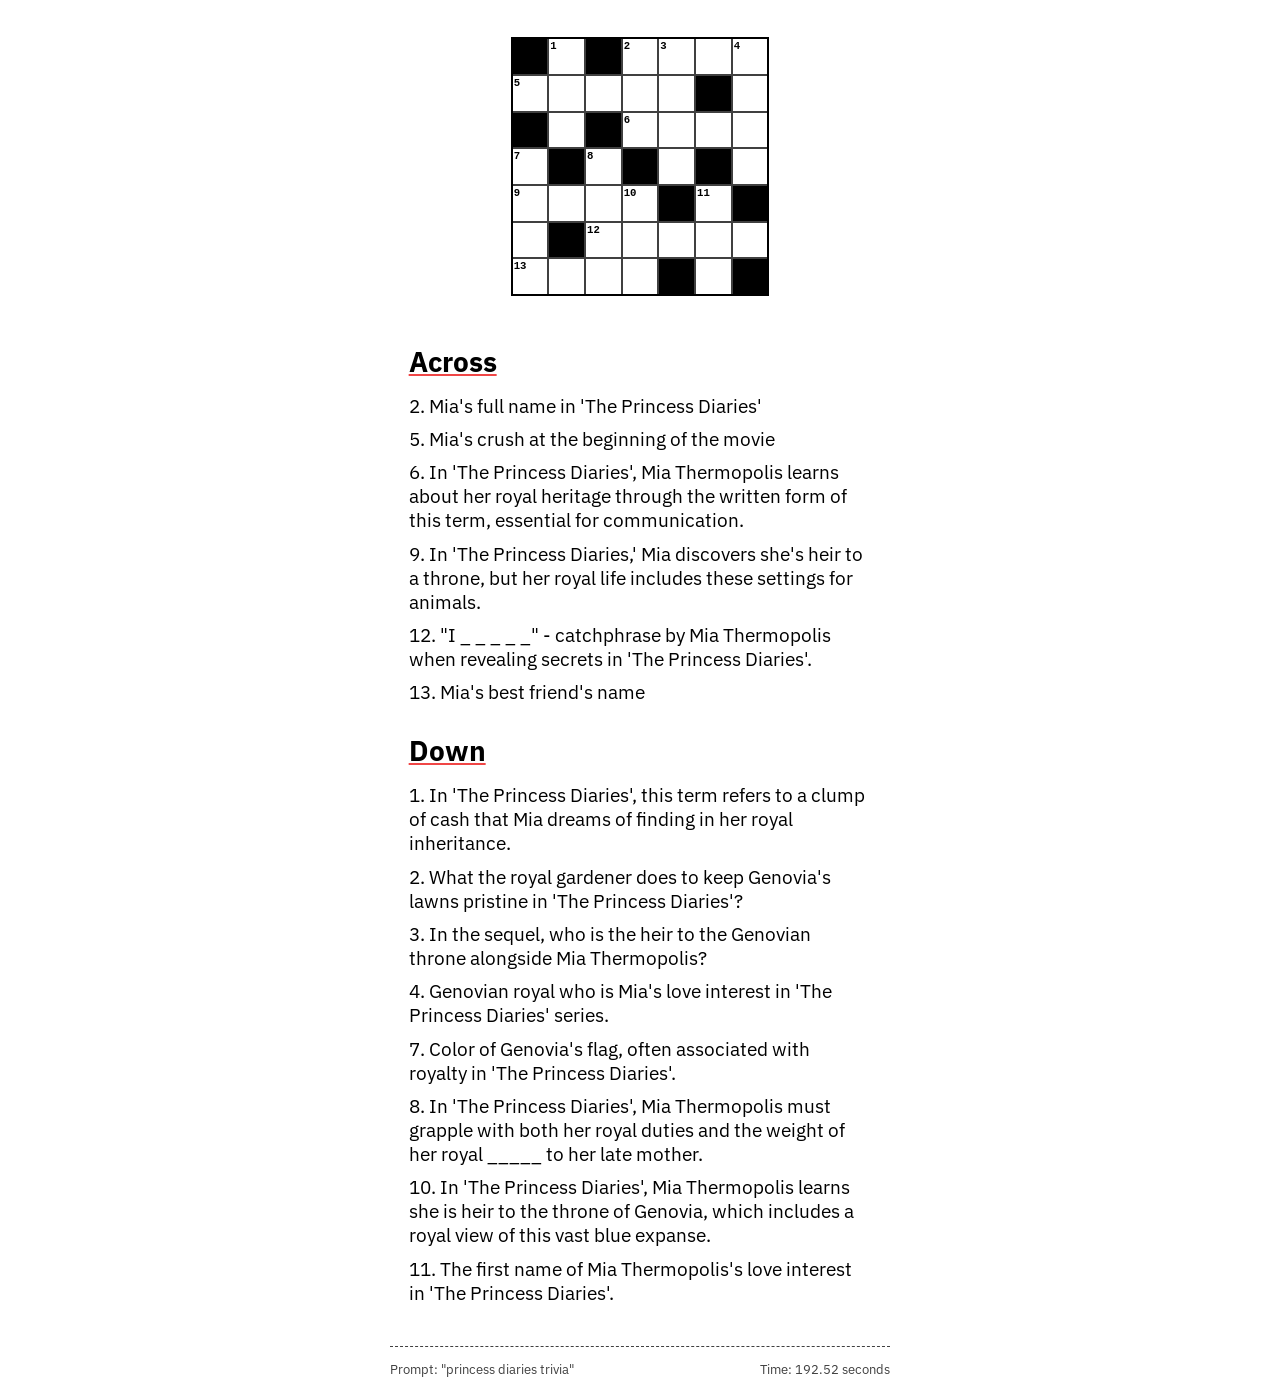
==== commit d83cca08: "first run with LLM" ====
--- a/index.html
+++ b/index.html
@@ -1,61 +1 @@
-<!DOCTYPE html>
-<html lang="en">
-<head>
-    <meta charset="UTF-8">
-    <meta name="viewport" content="width=device-width, initial-scale=1.0">
-    <title>María's Crossword</title>
-    <link rel="stylesheet" href="style.css">
-    <script src="crossword.js"></script>
-</head>
-<body><table id="grid">
-<tr>
-<td class="todo"><div data-number="1" class="number">1</div><input type="text" id="0_0" name="g" required minlength="1" maxlength="1" class="letter"></input></td><td class="todo"><input type="text" id="1_0" name="r" required minlength="1" maxlength="1" class="letter"></input></td><td class="todo"><input type="text" id="2_0" name="a" required minlength="1" maxlength="1" class="letter"></input></td><td class="todo"><div data-number="2" class="number">2</div><input type="text" id="3_0" name="c" required minlength="1" maxlength="1" class="letter"></input></td><td class="todo"><input type="text" id="4_0" name="i" required minlength="1" maxlength="1" class="letter"></input></td><td class="todo"><input type="text" id="5_0" name="e" required minlength="1" maxlength="1" class="letter"></input></td><td class="black"></td><td class="black"></td><td class="todo"><div data-number="3" class="number">3</div><input type="text" id="8_0" name="m" required minlength="1" maxlength="1" class="letter"></input></td><td class="todo"><div data-number="4" class="number">4</div><input type="text" id="9_0" name="o" required minlength="1" maxlength="1" class="letter"></input></td><td class="todo"><input type="text" id="10_0" name="p" required minlength="1" maxlength="1" class="letter"></input></td><td class="black"></td></tr>
-<tr>
-<td class="todo"><input type="text" id="0_1" name="i" required minlength="1" maxlength="1" class="letter"></input></td><td class="black"></td><td class="black"></td><td class="todo"><input type="text" id="3_1" name="a" required minlength="1" maxlength="1" class="letter"></input></td><td class="black"></td><td class="black"></td><td class="black"></td><td class="black"></td><td class="black"></td><td class="todo"><input type="text" id="9_1" name="s" required minlength="1" maxlength="1" class="letter"></input></td><td class="black"></td><td class="black"></td></tr>
-<tr>
-<td class="todo"><input type="text" id="0_2" name="g" required minlength="1" maxlength="1" class="letter"></input></td><td class="black"></td><td class="black"></td><td class="todo"><input type="text" id="3_2" name="r" required minlength="1" maxlength="1" class="letter"></input></td><td class="black"></td><td class="black"></td><td class="black"></td><td class="black"></td><td class="black"></td><td class="todo"><input type="text" id="9_2" name="h" required minlength="1" maxlength="1" class="letter"></input></td><td class="black"></td><td class="todo"><div data-number="5" class="number">5</div><input type="text" id="11_2" name="s" required minlength="1" maxlength="1" class="letter"></input></td></tr>
-<tr>
-<td class="todo"><input type="text" id="0_3" name="n" required minlength="1" maxlength="1" class="letter"></input></td><td class="black"></td><td class="black"></td><td class="todo"><div data-number="6" class="number">6</div><input type="text" id="3_3" name="i" required minlength="1" maxlength="1" class="letter"></input></td><td class="todo"><input type="text" id="4_3" name="g" required minlength="1" maxlength="1" class="letter"></input></td><td class="todo"><input type="text" id="5_3" name="l" required minlength="1" maxlength="1" class="letter"></input></td><td class="todo"><div data-number="7" class="number">7</div><input type="text" id="6_3" name="o" required minlength="1" maxlength="1" class="letter"></input></td><td class="todo"><input type="text" id="7_3" name="o" required minlength="1" maxlength="1" class="letter"></input></td><td class="todo"><input type="text" id="8_3" name="f" required minlength="1" maxlength="1" class="letter"></input></td><td class="todo"><input type="text" id="9_3" name="e" required minlength="1" maxlength="1" class="letter"></input></td><td class="todo"><input type="text" id="10_3" name="s" required minlength="1" maxlength="1" class="letter"></input></td><td class="todo"><input type="text" id="11_3" name="t" required minlength="1" maxlength="1" class="letter"></input></td></tr>
-<tr>
-<td class="todo"><input type="text" id="0_4" name="a" required minlength="1" maxlength="1" class="letter"></input></td><td class="black"></td><td class="black"></td><td class="todo"><input type="text" id="3_4" name="b" required minlength="1" maxlength="1" class="letter"></input></td><td class="black"></td><td class="black"></td><td class="todo"><input type="text" id="6_4" name="m" required minlength="1" maxlength="1" class="letter"></input></td><td class="black"></td><td class="black"></td><td class="todo"><input type="text" id="9_4" name="a" required minlength="1" maxlength="1" class="letter"></input></td><td class="black"></td><td class="todo"><input type="text" id="11_4" name="r" required minlength="1" maxlength="1" class="letter"></input></td></tr>
-<tr>
-<td class="todo"><input type="text" id="0_5" name="c" required minlength="1" maxlength="1" class="letter"></input></td><td class="black"></td><td class="black"></td><td class="todo"><input type="text" id="3_5" name="o" required minlength="1" maxlength="1" class="letter"></input></td><td class="black"></td><td class="black"></td><td class="todo"><input type="text" id="6_5" name="i" required minlength="1" maxlength="1" class="letter"></input></td><td class="black"></td><td class="black"></td><td class="todo"><input type="text" id="9_5" name="g" required minlength="1" maxlength="1" class="letter"></input></td><td class="black"></td><td class="todo"><input type="text" id="11_5" name="a" required minlength="1" maxlength="1" class="letter"></input></td></tr>
-<tr>
-<td class="black"></td><td class="black"></td><td class="black"></td><td class="todo"><input type="text" id="3_6" name="u" required minlength="1" maxlength="1" class="letter"></input></td><td class="black"></td><td class="black"></td><td class="todo"><input type="text" id="6_6" name="c" required minlength="1" maxlength="1" class="letter"></input></td><td class="black"></td><td class="black"></td><td class="todo"><input type="text" id="9_6" name="a" required minlength="1" maxlength="1" class="letter"></input></td><td class="black"></td><td class="todo"><input type="text" id="11_6" name="w" required minlength="1" maxlength="1" class="letter"></input></td></tr>
-<tr>
-<td class="black"></td><td class="black"></td><td class="todo"><div data-number="8" class="number">8</div><input type="text" id="2_7" name="c" required minlength="1" maxlength="1" class="letter"></input></td><td class="black"></td><td class="todo"><div data-number="9" class="number">9</div><input type="text" id="4_7" name="p" required minlength="1" maxlength="1" class="letter"></input></td><td class="black"></td><td class="todo"><input type="text" id="6_7" name="r" required minlength="1" maxlength="1" class="letter"></input></td><td class="black"></td><td class="black"></td><td class="black"></td><td class="black"></td><td class="todo"><input type="text" id="11_7" name="b" required minlength="1" maxlength="1" class="letter"></input></td></tr>
-<tr>
-<td class="todo"><div data-number="10" class="number">10</div><input type="text" id="0_8" name="n" required minlength="1" maxlength="1" class="letter"></input></td><td class="todo"><input type="text" id="1_8" name="h" required minlength="1" maxlength="1" class="letter"></input></td><td class="todo"><input type="text" id="2_8" name="l" required minlength="1" maxlength="1" class="letter"></input></td><td class="black"></td><td class="todo"><input type="text" id="4_8" name="a" required minlength="1" maxlength="1" class="letter"></input></td><td class="black"></td><td class="todo"><input type="text" id="6_8" name="o" required minlength="1" maxlength="1" class="letter"></input></td><td class="black"></td><td class="todo"><div data-number="11" class="number">11</div><input type="text" id="8_8" name="a" required minlength="1" maxlength="1" class="letter"></input></td><td class="todo"><input type="text" id="9_8" name="c" required minlength="1" maxlength="1" class="letter"></input></td><td class="todo"><input type="text" id="10_8" name="h" required minlength="1" maxlength="1" class="letter"></input></td><td class="todo"><input type="text" id="11_8" name="e" required minlength="1" maxlength="1" class="letter"></input></td></tr>
-<tr>
-<td class="todo"><input type="text" id="0_9" name="t" required minlength="1" maxlength="1" class="letter"></input></td><td class="black"></td><td class="todo"><div data-number="12" class="number">12</div><input type="text" id="2_9" name="a" required minlength="1" maxlength="1" class="letter"></input></td><td class="todo"><input type="text" id="3_9" name="i" required minlength="1" maxlength="1" class="letter"></input></td><td class="todo"><input type="text" id="4_9" name="t" required minlength="1" maxlength="1" class="letter"></input></td><td class="todo"><input type="text" id="5_9" name="a" required minlength="1" maxlength="1" class="letter"></input></td><td class="todo"><input type="text" id="6_9" name="n" required minlength="1" maxlength="1" class="letter"></input></td><td class="todo"><input type="text" id="7_9" name="a" required minlength="1" maxlength="1" class="letter"></input></td><td class="black"></td><td class="black"></td><td class="black"></td><td class="todo"><input type="text" id="11_9" name="r" required minlength="1" maxlength="1" class="letter"></input></td></tr>
-<tr>
-<td class="todo"><input type="text" id="0_10" name="d" required minlength="1" maxlength="1" class="letter"></input></td><td class="black"></td><td class="todo"><input type="text" id="2_10" name="n" required minlength="1" maxlength="1" class="letter"></input></td><td class="black"></td><td class="todo"><input type="text" id="4_10" name="i" required minlength="1" maxlength="1" class="letter"></input></td><td class="black"></td><td class="black"></td><td class="black"></td><td class="black"></td><td class="todo"><div data-number="13" class="number">13</div><input type="text" id="9_10" name="o" required minlength="1" maxlength="1" class="letter"></input></td><td class="todo"><input type="text" id="10_10" name="a" required minlength="1" maxlength="1" class="letter"></input></td><td class="todo"><input type="text" id="11_10" name="r" required minlength="1" maxlength="1" class="letter"></input></td></tr>
-<tr>
-<td class="todo"><input type="text" id="0_11" name="s" required minlength="1" maxlength="1" class="letter"></input></td><td class="black"></td><td class="black"></td><td class="todo"><div data-number="14" class="number">14</div><input type="text" id="3_11" name="f" required minlength="1" maxlength="1" class="letter"></input></td><td class="todo"><input type="text" id="4_11" name="l" required minlength="1" maxlength="1" class="letter"></input></td><td class="todo"><input type="text" id="5_11" name="u" required minlength="1" maxlength="1" class="letter"></input></td><td class="todo"><input type="text" id="6_11" name="f" required minlength="1" maxlength="1" class="letter"></input></td><td class="todo"><input type="text" id="7_11" name="f" required minlength="1" maxlength="1" class="letter"></input></td><td class="todo"><input type="text" id="8_11" name="y" required minlength="1" maxlength="1" class="letter"></input></td><td class="black"></td><td class="black"></td><td class="todo"><input type="text" id="11_11" name="y" required minlength="1" maxlength="1" class="letter"></input></td></tr>
-</table>
-<div id="clues">
-<h2>Across</h2>
-<ul id="across">
-<li data-number="1">1. J.J. Abrams's famous daughter</li>
-<li data-number="3">3. What you use to clean up a spill</li>
-<li data-number="6">6. Montreal's winter music festival</li>
-<li data-number="10">10. The Shark Tank is home to this league</li>
-<li data-number="11">11. What you feel more of as you get older</li>
-<li data-number="12">12. Two time Ballon d'Or Féminin winner</li>
-<li data-number="13">13. What you use to row a boat</li>
-<li data-number="14">14. Great trapdoor guardian</li>
-</ul>
-<h2>Down</h2>
-<ul id="down">
-<li data-number="1">1. French Tigre (UANL)</li>
-<li data-number="2">2. "Never try to milk a _" - Kenai</li>
-<li data-number="4">4. Montreal's summer music festival</li>
-<li data-number="5">5. The fruit that Annie and Hallie are allergic to</li>
-<li data-number="7">7. The 15th letter of the Greek alphabet</li>
-<li data-number="8">8. Belgian inspiration for Bad Sisters</li>
-<li data-number="9">9. The last name of the twins in Harry Potter</li>
-<li data-number="10">10. Diseases that wish they were TB</li>
-</ul>
-</div>
-</body>
-</html>+<!DOCTYPE html><html lang="en"><head><meta charset="UTF-8" /><meta name="viewport" content="width=device-width, initial-scale=1.0" /><title>María's Crossword</title><link rel="stylesheet" href="crossword.css" /><script src="crossword.js"></script></head><body><table id="grid"><tr><td class="blank"> </td><td class="todo"><div class="number" data_number="1">1</div><input type="text" id="0_1" name="W" max_length="1" min_length="1"> </input></td><td class="blank"> </td><td class="todo"><div class="number" data_number="2">2</div><input type="text" id="0_3" name="M" max_length="1" min_length="1"> </input></td><td class="todo"><div class="number" data_number="3">3</div><input type="text" id="0_4" name="I" max_length="1" min_length="1"> </input></td><td class="todo"><div class="number" data_number=""></div><input type="text" id="0_5" name="Y" max_length="1" min_length="1"> </input></td><td class="todo"><div class="number" data_number="4">4</div><input type="text" id="0_6" name="A" max_length="1" min_length="1"> </input></td></tr><tr><td class="todo"><div class="number" data_number="5">5</div><input type="text" id="1_0" name="J" max_length="1" min_length="1"> </input></td><td class="todo"><div class="number" data_number=""></div><input type="text" id="1_1" name="A" max_length="1" min_length="1"> </input></td><td class="todo"><div class="number" data_number=""></div><input type="text" id="1_2" name="S" max_length="1" min_length="1"> </input></td><td class="todo"><div class="number" data_number=""></div><input type="text" id="1_3" name="O" max_length="1" min_length="1"> </input></td><td class="todo"><div class="number" data_number=""></div><input type="text" id="1_4" name="N" max_length="1" min_length="1"> </input></td><td class="blank"> </td><td class="todo"><div class="number" data_number=""></div><input type="text" id="1_6" name="L" max_length="1" min_length="1"> </input></td></tr><tr><td class="blank"> </td><td class="todo"><div class="number" data_number=""></div><input type="text" id="2_1" name="D" max_length="1" min_length="1"> </input></td><td class="blank"> </td><td class="todo"><div class="number" data_number="6">6</div><input type="text" id="2_3" name="W" max_length="1" min_length="1"> </input></td><td class="todo"><div class="number" data_number=""></div><input type="text" id="2_4" name="O" max_length="1" min_length="1"> </input></td><td class="todo"><div class="number" data_number=""></div><input type="text" id="2_5" name="R" max_length="1" min_length="1"> </input></td><td class="todo"><div class="number" data_number=""></div><input type="text" id="2_6" name="D" max_length="1" min_length="1"> </input></td></tr><tr><td class="todo"><div class="number" data_number="7">7</div><input type="text" id="3_0" name="A" max_length="1" min_length="1"> </input></td><td class="blank"> </td><td class="todo"><div class="number" data_number="8">8</div><input type="text" id="3_2" name="S" max_length="1" min_length="1"> </input></td><td class="blank"> </td><td class="todo"><div class="number" data_number=""></div><input type="text" id="3_4" name="T" max_length="1" min_length="1"> </input></td><td class="blank"> </td><td class="todo"><div class="number" data_number=""></div><input type="text" id="3_6" name="O" max_length="1" min_length="1"> </input></td></tr><tr><td class="todo"><div class="number" data_number="9">9</div><input type="text" id="4_0" name="Z" max_length="1" min_length="1"> </input></td><td class="todo"><div class="number" data_number=""></div><input type="text" id="4_1" name="O" max_length="1" min_length="1"> </input></td><td class="todo"><div class="number" data_number=""></div><input type="text" id="4_2" name="O" max_length="1" min_length="1"> </input></td><td class="todo"><div class="number" data_number="10">10</div><input type="text" id="4_3" name="S" max_length="1" min_length="1"> </input></td><td class="blank"> </td><td class="todo"><div class="number" data_number="11">11</div><input type="text" id="4_5" name="R" max_length="1" min_length="1"> </input></td><td class="blank"> </td></tr><tr><td class="todo"><div class="number" data_number=""></div><input type="text" id="5_0" name="U" max_length="1" min_length="1"> </input></td><td class="blank"> </td><td class="todo"><div class="number" data_number="12">12</div><input type="text" id="5_2" name="I" max_length="1" min_length="1"> </input></td><td class="todo"><div class="number" data_number=""></div><input type="text" id="5_3" name="K" max_length="1" min_length="1"> </input></td><td class="todo"><div class="number" data_number=""></div><input type="text" id="5_4" name="N" max_length="1" min_length="1"> </input></td><td class="todo"><div class="number" data_number=""></div><input type="text" id="5_5" name="E" max_length="1" min_length="1"> </input></td><td class="todo"><div class="number" data_number=""></div><input type="text" id="5_6" name="W" max_length="1" min_length="1"> </input></td></tr><tr><td class="todo"><div class="number" data_number="13">13</div><input type="text" id="6_0" name="L" max_length="1" min_length="1"> </input></td><td class="todo"><div class="number" data_number=""></div><input type="text" id="6_1" name="I" max_length="1" min_length="1"> </input></td><td class="todo"><div class="number" data_number=""></div><input type="text" id="6_2" name="L" max_length="1" min_length="1"> </input></td><td class="todo"><div class="number" data_number=""></div><input type="text" id="6_3" name="Y" max_length="1" min_length="1"> </input></td><td class="blank"> </td><td class="todo"><div class="number" data_number=""></div><input type="text" id="6_5" name="N" max_length="1" min_length="1"> </input></td><td class="blank"> </td></tr></table><div id="clues"><h2>Across</h2><ul id="across"><li data_number="2">2. Mia's full name in 'The Princess Diaries'</li><li data_number="5">5. Mia's crush at the beginning of the movie</li><li data_number="6">6. In 'The Princess Diaries', Mia Thermopolis learns about her royal heritage through the written form of this term, essential for communication.</li><li data_number="9">9. In 'The Princess Diaries,' Mia discovers she's heir to a throne, but her royal life includes these settings for animals.</li><li data_number="12">12. "I _ _ _ _ _" - catchphrase by Mia Thermopolis when revealing secrets in 'The Princess Diaries'.</li><li data_number="13">13. Mia's best friend's name</li></ul><h2>Down</h2><ul id="down"><li data_number="1">1. In 'The Princess Diaries', this term refers to a clump of cash that Mia dreams of finding in her royal inheritance.</li><li data_number="2">2. What the royal gardener does to keep Genovia's lawns pristine in 'The Princess Diaries'?</li><li data_number="3">3. In the sequel, who is the heir to the Genovian throne alongside Mia Thermopolis?</li><li data_number="4">4. Genovian royal who is Mia's love interest in 'The Princess Diaries' series.</li><li data_number="7">7. Color of Genovia's flag, often associated with royalty in 'The Princess Diaries'.</li><li data_number="8">8. In 'The Princess Diaries', Mia Thermopolis must grapple with both her royal duties and the weight of her royal _____ to her late mother.</li><li data_number="10">10. In 'The Princess Diaries', Mia Thermopolis learns she is heir to the throne of Genovia, which includes a royal view of this vast blue expanse.</li><li data_number="11">11. The first name of Mia Thermopolis's love interest in 'The Princess Diaries'.</li></ul></div></body><footer><div id="prompt">Prompt: "princess diaries trivia"</div><div id="time">Time: 192.52 seconds</div></footer></html>
--- a/crossword.css
+++ b/crossword.css
@@ -0,0 +1,185 @@
+@import url('https://fonts.googleapis.com/css2?family=IBM+Plex+Sans:wght@400;700&family=IBM+Plex+Sans+Mono:wght@400;700&display=swap');
+
+:root {
+    --outline: #404040;
+    --empty: #ffffff;
+    --blocked: #000000;
+    --selected: #F04646;
+    --next: #f0464653;
+    --next-next: #f0464625;
+    --prev: #46a6f053;
+    --prev-prev: #46a6f025;
+
+}
+
+html {
+    min-width: 350px;
+}
+
+body {
+    font-family: 'IBM Plex Sans', sans-serif;
+    max-width: 500px;
+    margin: 0 auto;
+    padding-bottom: 1em;
+    padding-top: 2em;
+    font-size: 14pt;
+}
+
+#grid {
+    border-collapse: collapse;
+    margin: auto;
+    table-layout: fixed;
+    outline: 2px solid var(--blocked);
+    outline-offset: -2px;
+}
+
+#grid td {
+    width: 1.75em;
+    height: 1.75em;
+    border: 2px solid var(--outline);
+    text-align: center;
+    vertical-align: middle;
+    font-weight: bold;
+    font-family: 'IBM Plex Sans Mono', monospace;
+}
+
+#grid td input {
+    width: 1.75em;
+    height: 1.75em;
+    border: none;
+    text-align: center;
+    vertical-align: middle;
+    font-weight: bold;
+    font-family: 'IBM Plex Sans Mono', monospace;
+    font-size: 14pt;
+    background-color: transparent;
+    outline: none;
+    padding: 0;
+    margin: 0;
+    box-sizing: border-box;
+}
+
+#grid td input:focus {
+    background-color: var(--selected); 
+}
+
+#grid td.blank {
+    background-color: var(--blocked);
+}
+
+#grid td.todo {
+    background-color: var(--empty);
+}
+
+#grid .number {
+    position: absolute;
+    margin-left: 0pt;
+    margin-top: 0pt;
+    font-size: 8pt;
+}
+
+#clues {
+    margin: auto;
+    padding: 1em;
+}
+
+#clues ul {
+    list-style-type: none;
+    padding: 0;
+    margin: 0;
+}
+
+#clues ul li {
+    margin-bottom: 0.5em;
+}
+
+h2 {
+    text-align: left;
+    margin: 0;
+    margin-bottom: 0.5em;
+    margin-top: 1em;
+    text-decoration: underline;
+    text-decoration-color: var(--selected);
+}
+
+h1 {
+    text-align: center;
+    text-decoration: underline;
+    text-decoration-color: var(--selected);
+    font-size: 24pt;
+}
+
+#grid input.next {
+    background-color: var(--next);
+}
+
+#grid input.nextnext {
+    background-color: var(--next-next);
+}
+
+#grid input.prev {
+    background-color: var(--prev);
+}
+
+#grid input.prevprev {
+    background-color: var(--prev-prev);
+}
+
+footer {
+    font-size: 10pt;
+    margin-top: 1em;
+    margin-bottom: 1em;
+    color: var(--outline);
+    border-top-style: dashed;
+    border-top-width: 1px;
+    padding-top: 1em;
+}
+
+footer #prompt {
+    float: left;
+}
+
+footer #time {
+    float: right;
+}
+
+@media (max-width: 500px) {
+    #grid td, #grid td input {
+        width: 1.5em;
+        height: 1.5em;
+        font-size: 12pt;
+    }
+
+    #grid .number {
+        font-size: 6pt;
+    }
+}
+
+@media print {
+    #grid td, #grid td input {
+        width: 1.5em;
+        height: 1.5em;
+        font-size: 12pt;
+    }
+
+    #grid .number {
+        font-size: 6pt;
+    }
+
+    #clues {
+        font-size: 8pt;
+    }
+
+    #clues h2 {
+        margin-top: 3em;
+    }
+
+    #clues ul {
+        column-count: 2;
+        column-gap: 3em;
+    }
+    /* don't break li's  over columns */
+    #clues ul li {
+        break-inside: avoid;
+    }
+}
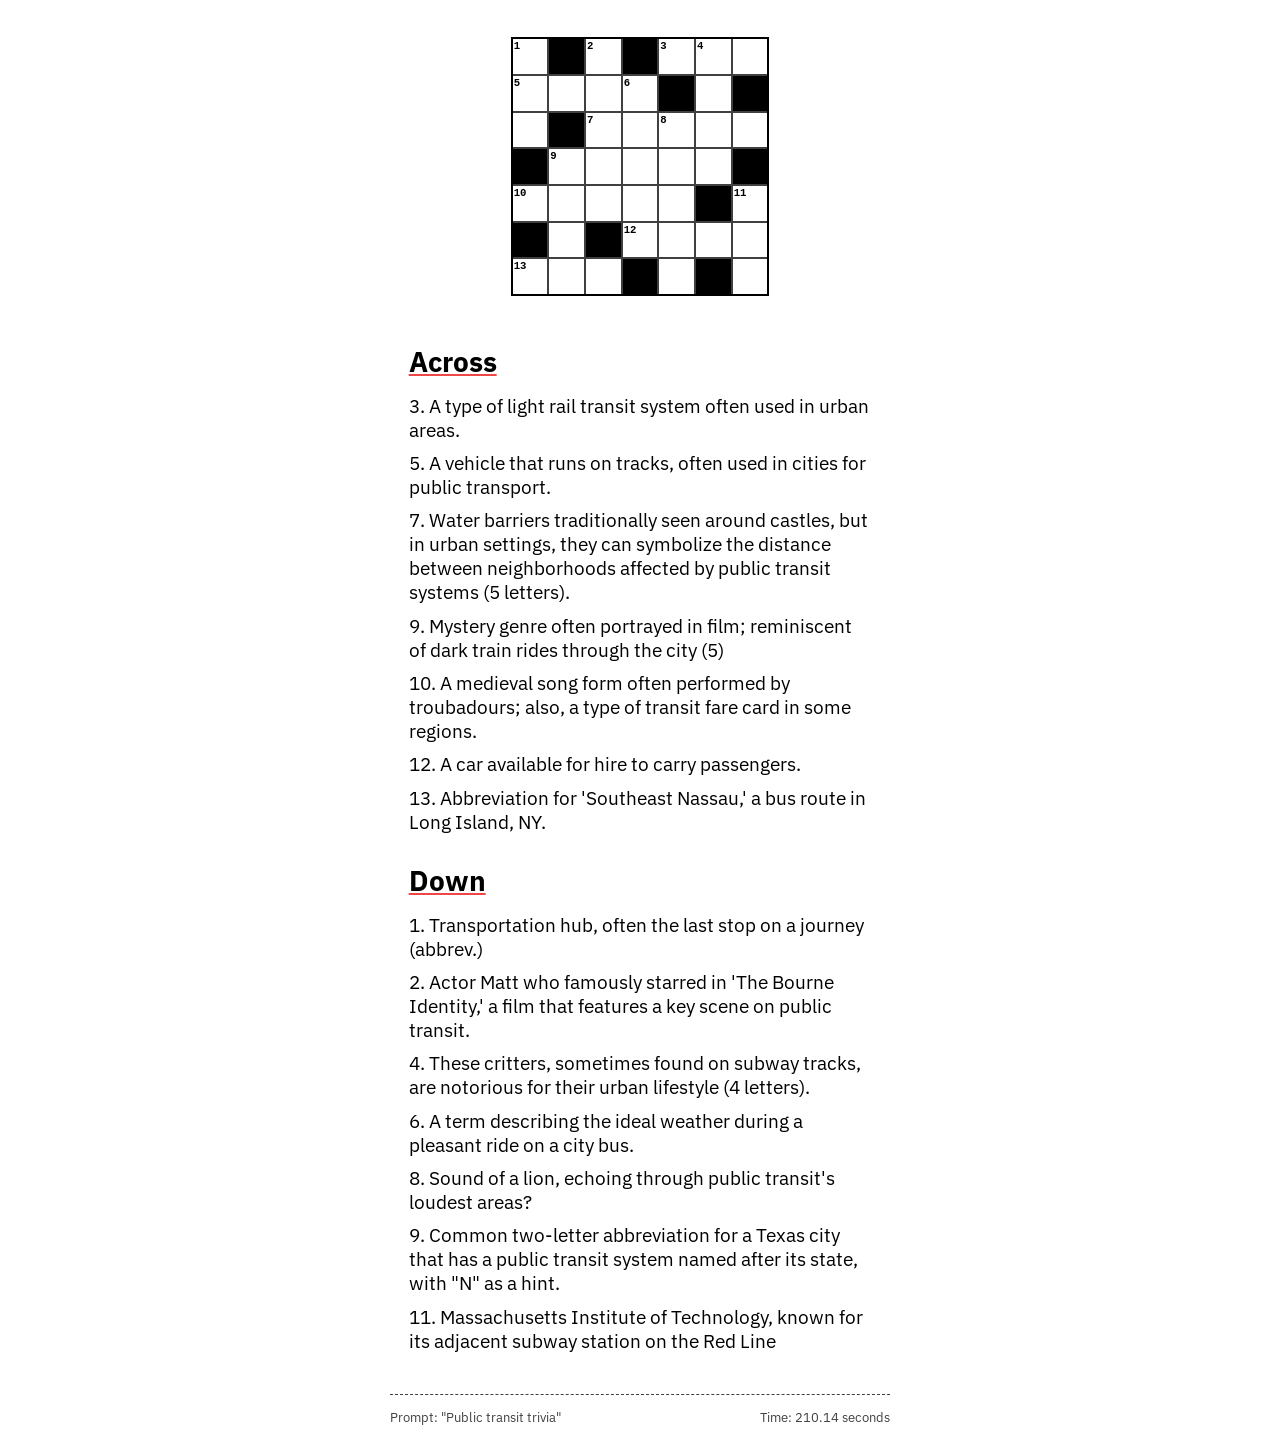
==== commit f9667002: "public transit" ====
--- a/index.html
+++ b/index.html
@@ -1 +1 @@
-<!DOCTYPE html><html lang="en"><head><meta charset="UTF-8" /><meta name="viewport" content="width=device-width, initial-scale=1.0" /><title>María's Crossword</title><link rel="stylesheet" href="crossword.css" /><script src="crossword.js"></script></head><body><table id="grid"><tr><td class="blank"> </td><td class="todo"><div class="number" data_number="1">1</div><input type="text" id="0_1" name="W" max_length="1" min_length="1"> </input></td><td class="blank"> </td><td class="todo"><div class="number" data_number="2">2</div><input type="text" id="0_3" name="M" max_length="1" min_length="1"> </input></td><td class="todo"><div class="number" data_number="3">3</div><input type="text" id="0_4" name="I" max_length="1" min_length="1"> </input></td><td class="todo"><div class="number" data_number=""></div><input type="text" id="0_5" name="Y" max_length="1" min_length="1"> </input></td><td class="todo"><div class="number" data_number="4">4</div><input type="text" id="0_6" name="A" max_length="1" min_length="1"> </input></td></tr><tr><td class="todo"><div class="number" data_number="5">5</div><input type="text" id="1_0" name="J" max_length="1" min_length="1"> </input></td><td class="todo"><div class="number" data_number=""></div><input type="text" id="1_1" name="A" max_length="1" min_length="1"> </input></td><td class="todo"><div class="number" data_number=""></div><input type="text" id="1_2" name="S" max_length="1" min_length="1"> </input></td><td class="todo"><div class="number" data_number=""></div><input type="text" id="1_3" name="O" max_length="1" min_length="1"> </input></td><td class="todo"><div class="number" data_number=""></div><input type="text" id="1_4" name="N" max_length="1" min_length="1"> </input></td><td class="blank"> </td><td class="todo"><div class="number" data_number=""></div><input type="text" id="1_6" name="L" max_length="1" min_length="1"> </input></td></tr><tr><td class="blank"> </td><td class="todo"><div class="number" data_number=""></div><input type="text" id="2_1" name="D" max_length="1" min_length="1"> </input></td><td class="blank"> </td><td class="todo"><div class="number" data_number="6">6</div><input type="text" id="2_3" name="W" max_length="1" min_length="1"> </input></td><td class="todo"><div class="number" data_number=""></div><input type="text" id="2_4" name="O" max_length="1" min_length="1"> </input></td><td class="todo"><div class="number" data_number=""></div><input type="text" id="2_5" name="R" max_length="1" min_length="1"> </input></td><td class="todo"><div class="number" data_number=""></div><input type="text" id="2_6" name="D" max_length="1" min_length="1"> </input></td></tr><tr><td class="todo"><div class="number" data_number="7">7</div><input type="text" id="3_0" name="A" max_length="1" min_length="1"> </input></td><td class="blank"> </td><td class="todo"><div class="number" data_number="8">8</div><input type="text" id="3_2" name="S" max_length="1" min_length="1"> </input></td><td class="blank"> </td><td class="todo"><div class="number" data_number=""></div><input type="text" id="3_4" name="T" max_length="1" min_length="1"> </input></td><td class="blank"> </td><td class="todo"><div class="number" data_number=""></div><input type="text" id="3_6" name="O" max_length="1" min_length="1"> </input></td></tr><tr><td class="todo"><div class="number" data_number="9">9</div><input type="text" id="4_0" name="Z" max_length="1" min_length="1"> </input></td><td class="todo"><div class="number" data_number=""></div><input type="text" id="4_1" name="O" max_length="1" min_length="1"> </input></td><td class="todo"><div class="number" data_number=""></div><input type="text" id="4_2" name="O" max_length="1" min_length="1"> </input></td><td class="todo"><div class="number" data_number="10">10</div><input type="text" id="4_3" name="S" max_length="1" min_length="1"> </input></td><td class="blank"> </td><td class="todo"><div class="number" data_number="11">11</div><input type="text" id="4_5" name="R" max_length="1" min_length="1"> </input></td><td class="blank"> </td></tr><tr><td class="todo"><div class="number" data_number=""></div><input type="text" id="5_0" name="U" max_length="1" min_length="1"> </input></td><td class="blank"> </td><td class="todo"><div class="number" data_number="12">12</div><input type="text" id="5_2" name="I" max_length="1" min_length="1"> </input></td><td class="todo"><div class="number" data_number=""></div><input type="text" id="5_3" name="K" max_length="1" min_length="1"> </input></td><td class="todo"><div class="number" data_number=""></div><input type="text" id="5_4" name="N" max_length="1" min_length="1"> </input></td><td class="todo"><div class="number" data_number=""></div><input type="text" id="5_5" name="E" max_length="1" min_length="1"> </input></td><td class="todo"><div class="number" data_number=""></div><input type="text" id="5_6" name="W" max_length="1" min_length="1"> </input></td></tr><tr><td class="todo"><div class="number" data_number="13">13</div><input type="text" id="6_0" name="L" max_length="1" min_length="1"> </input></td><td class="todo"><div class="number" data_number=""></div><input type="text" id="6_1" name="I" max_length="1" min_length="1"> </input></td><td class="todo"><div class="number" data_number=""></div><input type="text" id="6_2" name="L" max_length="1" min_length="1"> </input></td><td class="todo"><div class="number" data_number=""></div><input type="text" id="6_3" name="Y" max_length="1" min_length="1"> </input></td><td class="blank"> </td><td class="todo"><div class="number" data_number=""></div><input type="text" id="6_5" name="N" max_length="1" min_length="1"> </input></td><td class="blank"> </td></tr></table><div id="clues"><h2>Across</h2><ul id="across"><li data_number="2">2. Mia's full name in 'The Princess Diaries'</li><li data_number="5">5. Mia's crush at the beginning of the movie</li><li data_number="6">6. In 'The Princess Diaries', Mia Thermopolis learns about her royal heritage through the written form of this term, essential for communication.</li><li data_number="9">9. In 'The Princess Diaries,' Mia discovers she's heir to a throne, but her royal life includes these settings for animals.</li><li data_number="12">12. "I _ _ _ _ _" - catchphrase by Mia Thermopolis when revealing secrets in 'The Princess Diaries'.</li><li data_number="13">13. Mia's best friend's name</li></ul><h2>Down</h2><ul id="down"><li data_number="1">1. In 'The Princess Diaries', this term refers to a clump of cash that Mia dreams of finding in her royal inheritance.</li><li data_number="2">2. What the royal gardener does to keep Genovia's lawns pristine in 'The Princess Diaries'?</li><li data_number="3">3. In the sequel, who is the heir to the Genovian throne alongside Mia Thermopolis?</li><li data_number="4">4. Genovian royal who is Mia's love interest in 'The Princess Diaries' series.</li><li data_number="7">7. Color of Genovia's flag, often associated with royalty in 'The Princess Diaries'.</li><li data_number="8">8. In 'The Princess Diaries', Mia Thermopolis must grapple with both her royal duties and the weight of her royal _____ to her late mother.</li><li data_number="10">10. In 'The Princess Diaries', Mia Thermopolis learns she is heir to the throne of Genovia, which includes a royal view of this vast blue expanse.</li><li data_number="11">11. The first name of Mia Thermopolis's love interest in 'The Princess Diaries'.</li></ul></div></body><footer><div id="prompt">Prompt: "princess diaries trivia"</div><div id="time">Time: 192.52 seconds</div></footer></html>+<!DOCTYPE html><html lang="en"><head><meta charset="UTF-8" /><meta name="viewport" content="width=device-width, initial-scale=1.0" /><title>María's Crossword</title><link rel="stylesheet" href="crossword.css" /><script src="crossword.js"></script></head><body><table id="grid"><tr><td class="todo"><div class="number" data_number="1">1</div><input type="text" id="0_0" name="S" max_length="1" min_length="1"> </input></td><td class="blank"> </td><td class="todo"><div class="number" data_number="2">2</div><input type="text" id="0_2" name="D" max_length="1" min_length="1"> </input></td><td class="blank"> </td><td class="todo"><div class="number" data_number="3">3</div><input type="text" id="0_4" name="L" max_length="1" min_length="1"> </input></td><td class="todo"><div class="number" data_number="4">4</div><input type="text" id="0_5" name="R" max_length="1" min_length="1"> </input></td><td class="todo"><div class="number" data_number=""></div><input type="text" id="0_6" name="T" max_length="1" min_length="1"> </input></td></tr><tr><td class="todo"><div class="number" data_number="5">5</div><input type="text" id="1_0" name="T" max_length="1" min_length="1"> </input></td><td class="todo"><div class="number" data_number=""></div><input type="text" id="1_1" name="R" max_length="1" min_length="1"> </input></td><td class="todo"><div class="number" data_number=""></div><input type="text" id="1_2" name="A" max_length="1" min_length="1"> </input></td><td class="todo"><div class="number" data_number="6">6</div><input type="text" id="1_3" name="M" max_length="1" min_length="1"> </input></td><td class="blank"> </td><td class="todo"><div class="number" data_number=""></div><input type="text" id="1_5" name="A" max_length="1" min_length="1"> </input></td><td class="blank"> </td></tr><tr><td class="todo"><div class="number" data_number=""></div><input type="text" id="2_0" name="A" max_length="1" min_length="1"> </input></td><td class="blank"> </td><td class="todo"><div class="number" data_number="7">7</div><input type="text" id="2_2" name="M" max_length="1" min_length="1"> </input></td><td class="todo"><div class="number" data_number=""></div><input type="text" id="2_3" name="O" max_length="1" min_length="1"> </input></td><td class="todo"><div class="number" data_number="8">8</div><input type="text" id="2_4" name="A" max_length="1" min_length="1"> </input></td><td class="todo"><div class="number" data_number=""></div><input type="text" id="2_5" name="T" max_length="1" min_length="1"> </input></td><td class="todo"><div class="number" data_number=""></div><input type="text" id="2_6" name="S" max_length="1" min_length="1"> </input></td></tr><tr><td class="blank"> </td><td class="todo"><div class="number" data_number="9">9</div><input type="text" id="3_1" name="N" max_length="1" min_length="1"> </input></td><td class="todo"><div class="number" data_number=""></div><input type="text" id="3_2" name="O" max_length="1" min_length="1"> </input></td><td class="todo"><div class="number" data_number=""></div><input type="text" id="3_3" name="I" max_length="1" min_length="1"> </input></td><td class="todo"><div class="number" data_number=""></div><input type="text" id="3_4" name="R" max_length="1" min_length="1"> </input></td><td class="todo"><div class="number" data_number=""></div><input type="text" id="3_5" name="S" max_length="1" min_length="1"> </input></td><td class="blank"> </td></tr><tr><td class="todo"><div class="number" data_number="10">10</div><input type="text" id="4_0" name="C" max_length="1" min_length="1"> </input></td><td class="todo"><div class="number" data_number=""></div><input type="text" id="4_1" name="A" max_length="1" min_length="1"> </input></td><td class="todo"><div class="number" data_number=""></div><input type="text" id="4_2" name="N" max_length="1" min_length="1"> </input></td><td class="todo"><div class="number" data_number=""></div><input type="text" id="4_3" name="S" max_length="1" min_length="1"> </input></td><td class="todo"><div class="number" data_number=""></div><input type="text" id="4_4" name="O" max_length="1" min_length="1"> </input></td><td class="blank"> </td><td class="todo"><div class="number" data_number="11">11</div><input type="text" id="4_6" name="M" max_length="1" min_length="1"> </input></td></tr><tr><td class="blank"> </td><td class="todo"><div class="number" data_number=""></div><input type="text" id="5_1" name="T" max_length="1" min_length="1"> </input></td><td class="blank"> </td><td class="todo"><div class="number" data_number="12">12</div><input type="text" id="5_3" name="T" max_length="1" min_length="1"> </input></td><td class="todo"><div class="number" data_number=""></div><input type="text" id="5_4" name="A" max_length="1" min_length="1"> </input></td><td class="todo"><div class="number" data_number=""></div><input type="text" id="5_5" name="X" max_length="1" min_length="1"> </input></td><td class="todo"><div class="number" data_number=""></div><input type="text" id="5_6" name="I" max_length="1" min_length="1"> </input></td></tr><tr><td class="todo"><div class="number" data_number="13">13</div><input type="text" id="6_0" name="S" max_length="1" min_length="1"> </input></td><td class="todo"><div class="number" data_number=""></div><input type="text" id="6_1" name="E" max_length="1" min_length="1"> </input></td><td class="todo"><div class="number" data_number=""></div><input type="text" id="6_2" name="N" max_length="1" min_length="1"> </input></td><td class="blank"> </td><td class="todo"><div class="number" data_number=""></div><input type="text" id="6_4" name="R" max_length="1" min_length="1"> </input></td><td class="blank"> </td><td class="todo"><div class="number" data_number=""></div><input type="text" id="6_6" name="T" max_length="1" min_length="1"> </input></td></tr></table><div id="clues"><h2>Across</h2><ul id="across"><li data_number="3">3. A type of light rail transit system often used in urban areas.</li><li data_number="5">5. A vehicle that runs on tracks, often used in cities for public transport.</li><li data_number="7">7. Water barriers traditionally seen around castles, but in urban settings, they can symbolize the distance between neighborhoods affected by public transit systems (5 letters).</li><li data_number="9">9. Mystery genre often portrayed in film; reminiscent of dark train rides through the city (5)</li><li data_number="10">10. A medieval song form often performed by troubadours; also, a type of transit fare card in some regions.</li><li data_number="12">12. A car available for hire to carry passengers.</li><li data_number="13">13. Abbreviation for 'Southeast Nassau,' a bus route in Long Island, NY.</li></ul><h2>Down</h2><ul id="down"><li data_number="1">1. Transportation hub, often the last stop on a journey (abbrev.)</li><li data_number="2">2. Actor Matt who famously starred in 'The Bourne Identity,' a film that features a key scene on public transit.</li><li data_number="4">4. These critters, sometimes found on subway tracks, are notorious for their urban lifestyle (4 letters).</li><li data_number="6">6. A term describing the ideal weather during a pleasant ride on a city bus.</li><li data_number="8">8. Sound of a lion, echoing through public transit's loudest areas?</li><li data_number="9">9. Common two-letter abbreviation for a Texas city that has a public transit system named after its state, with "N" as a hint.</li><li data_number="11">11. Massachusetts Institute of Technology, known for its adjacent subway station on the Red Line</li></ul></div></body><footer><div id="prompt">Prompt: "Public transit trivia"</div><div id="time">Time: 210.14 seconds</div></footer></html>
